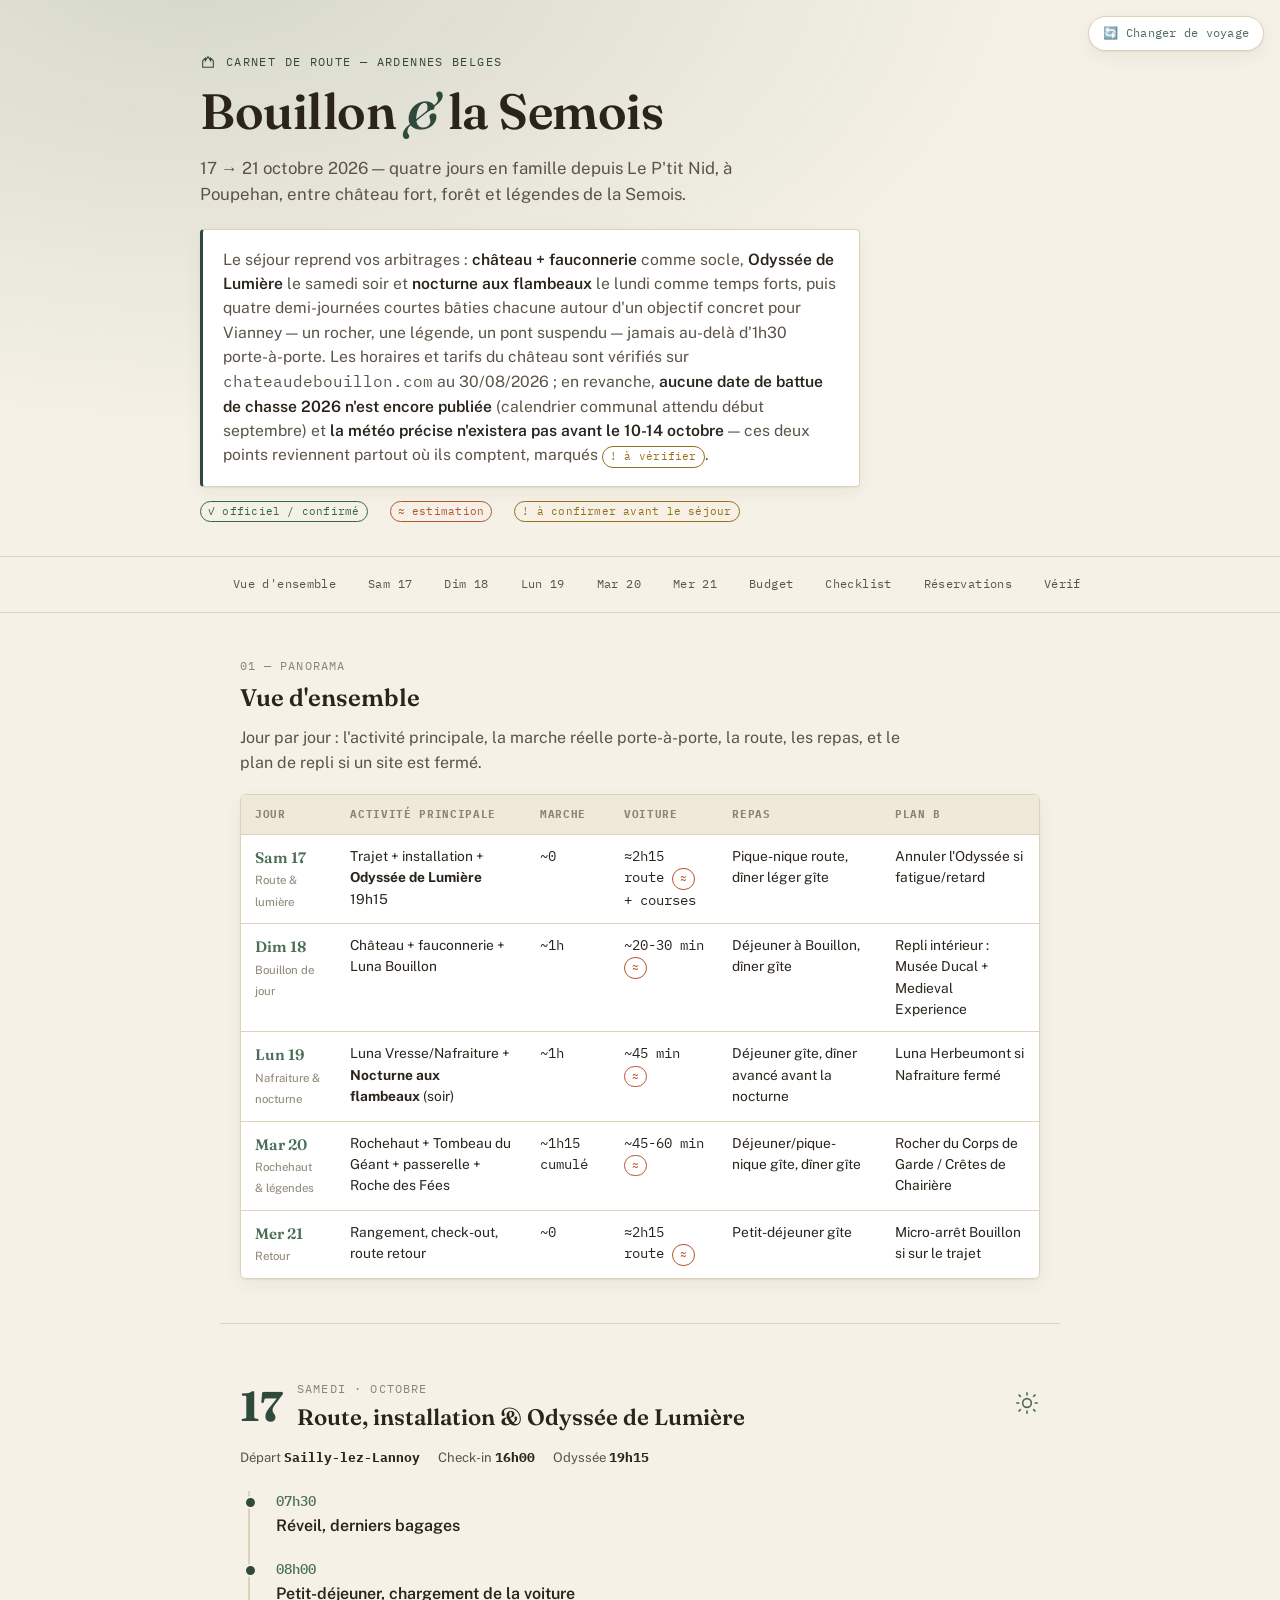
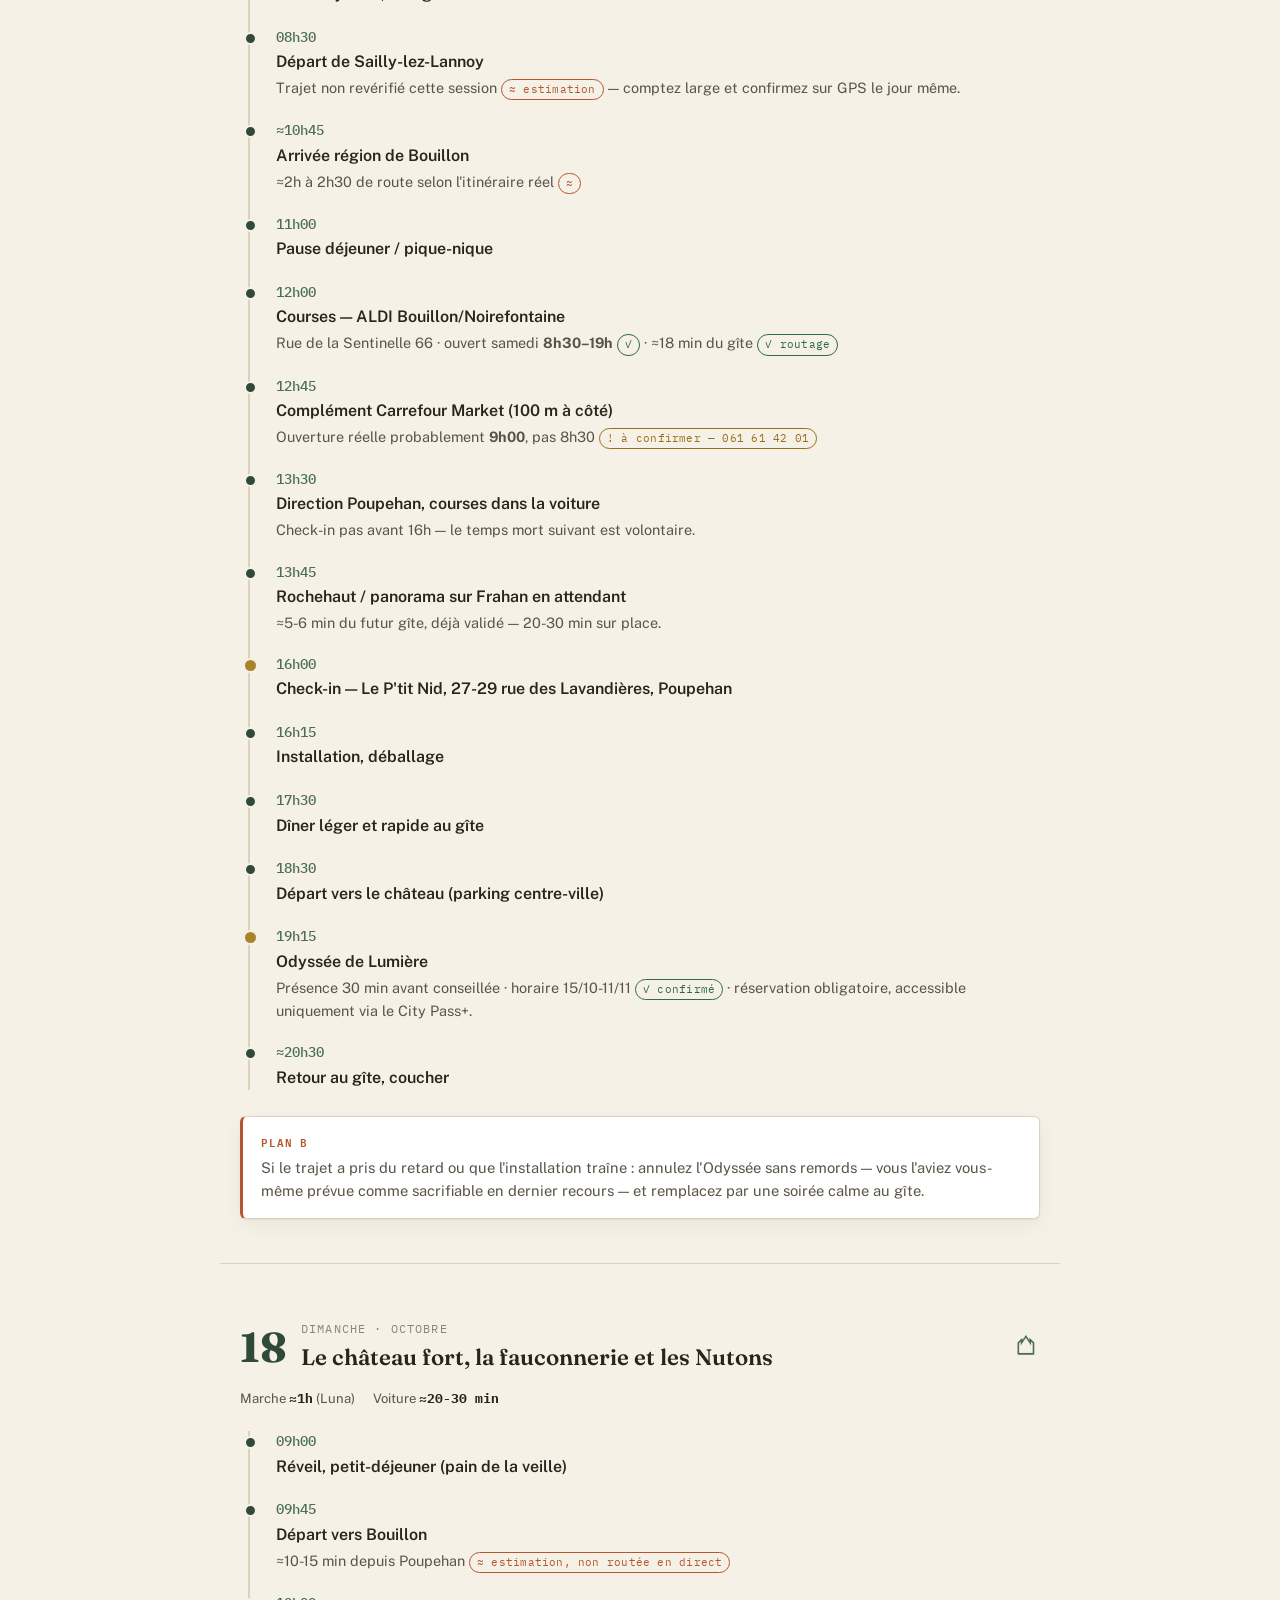
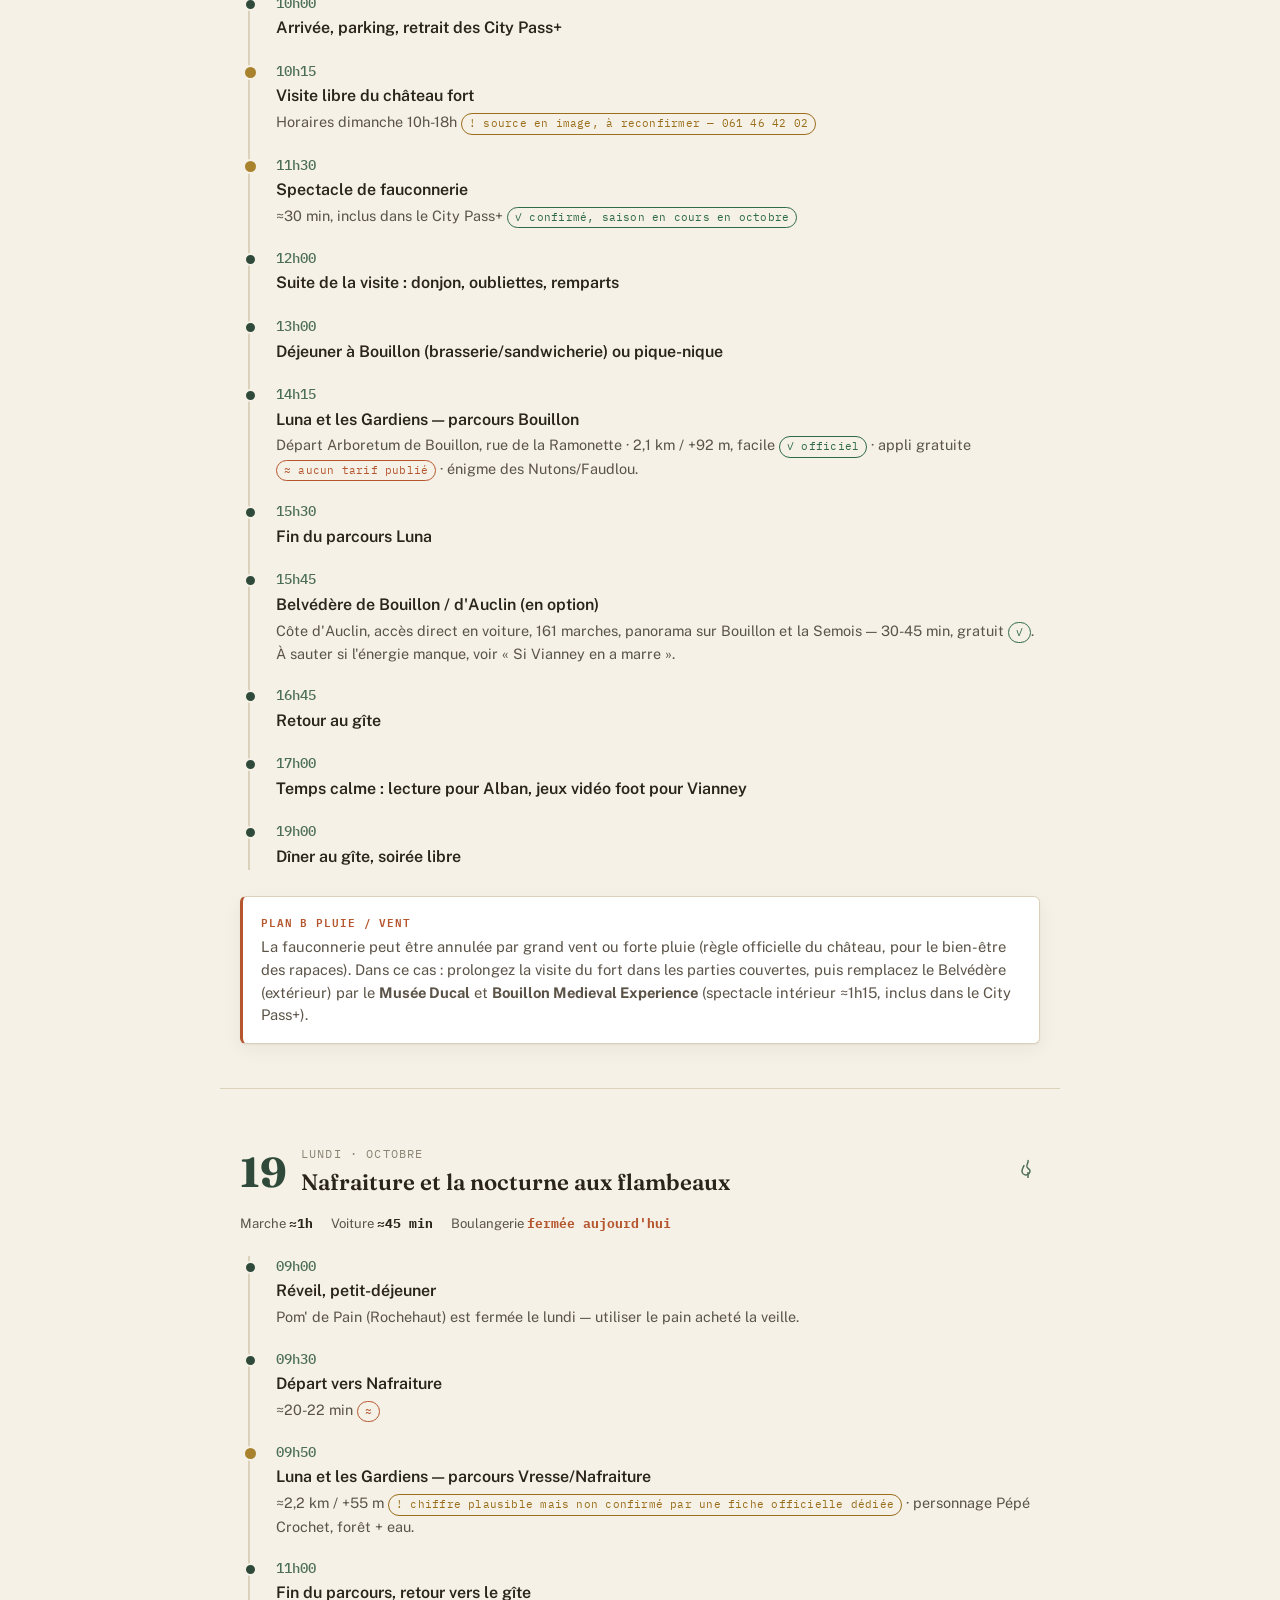
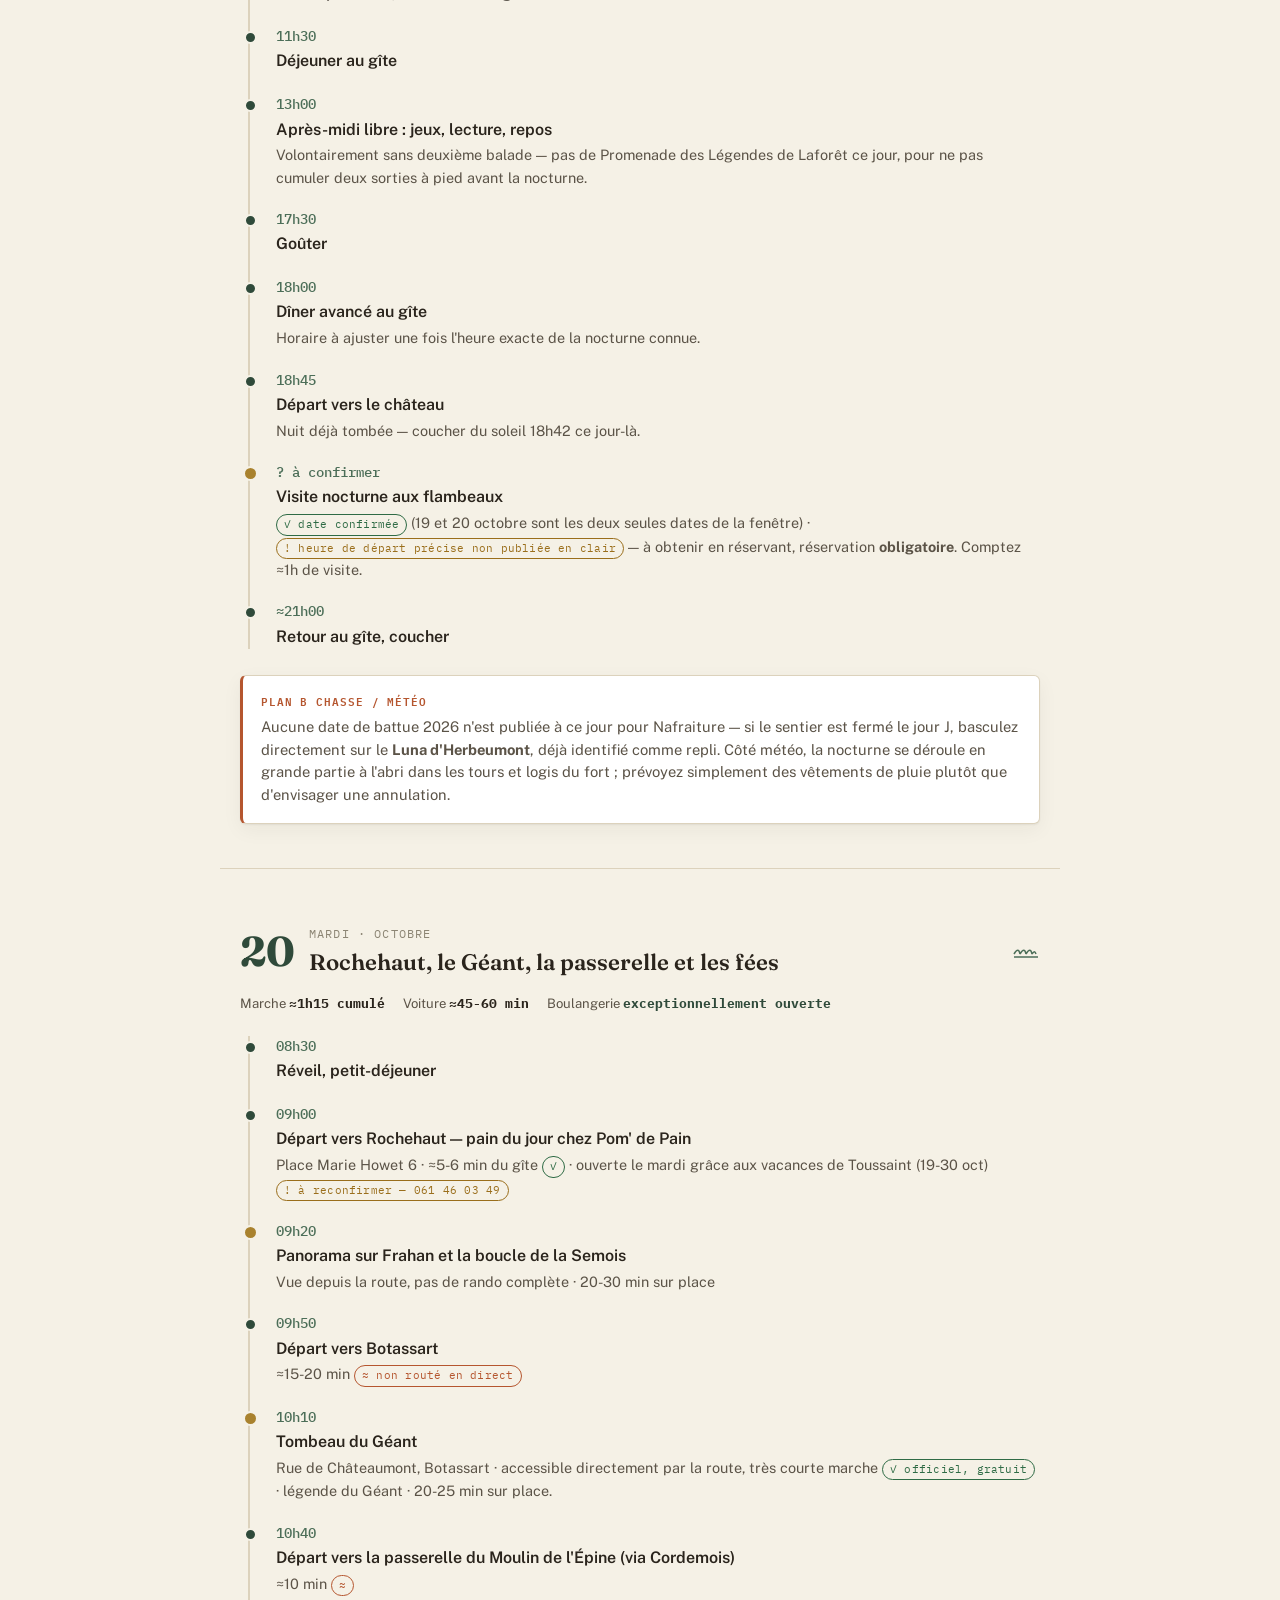
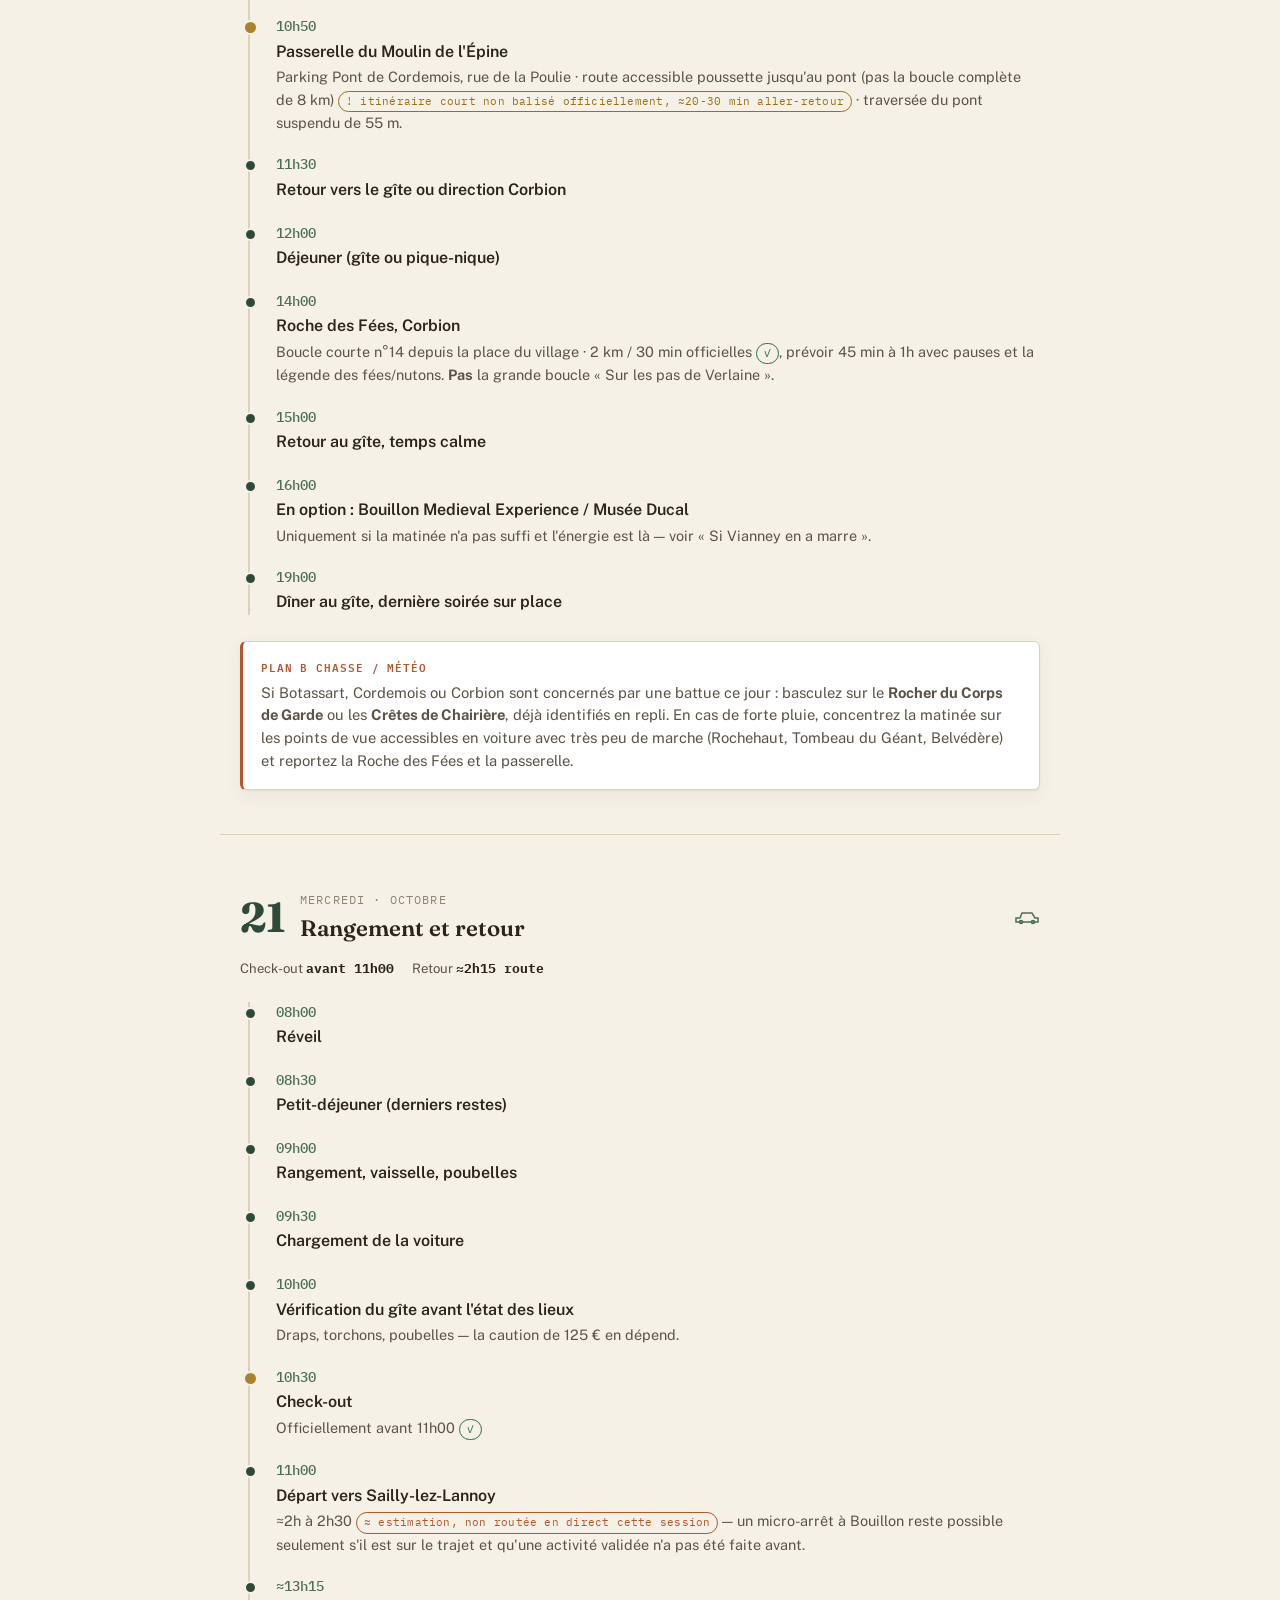
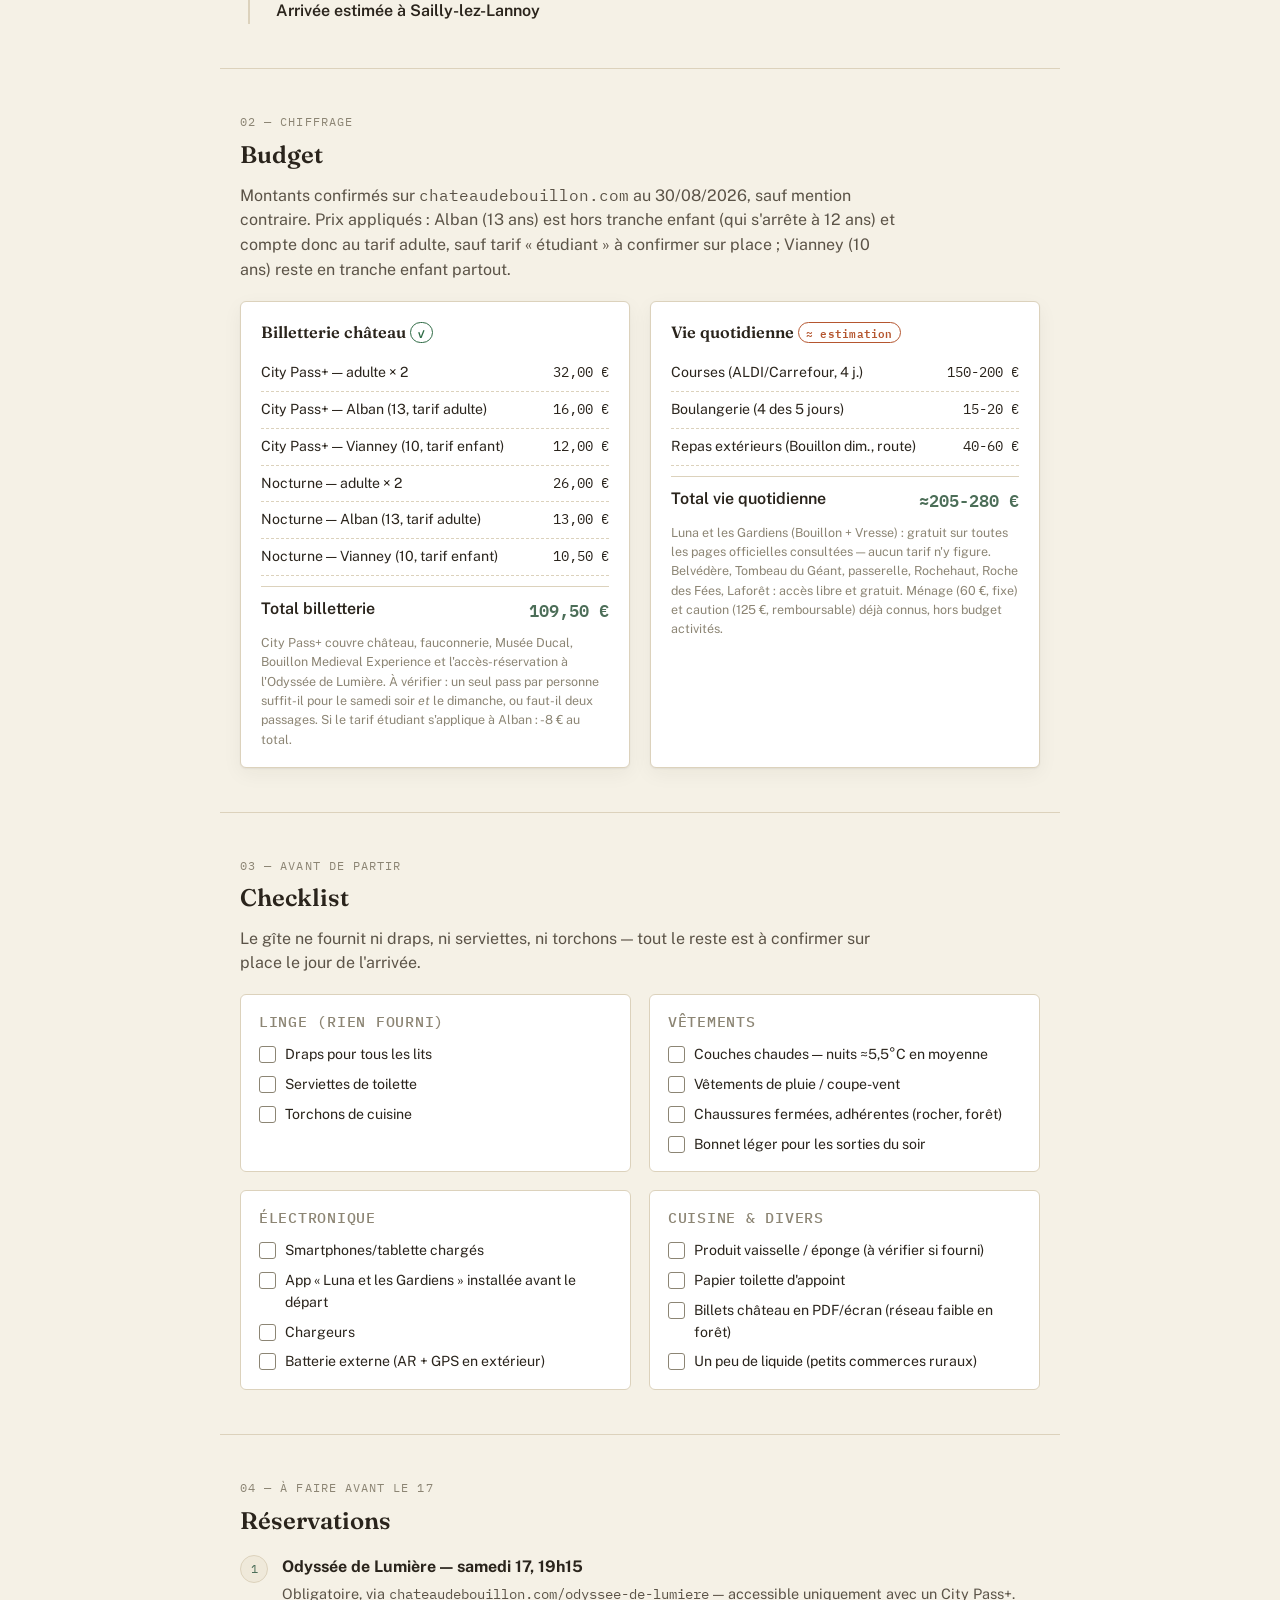
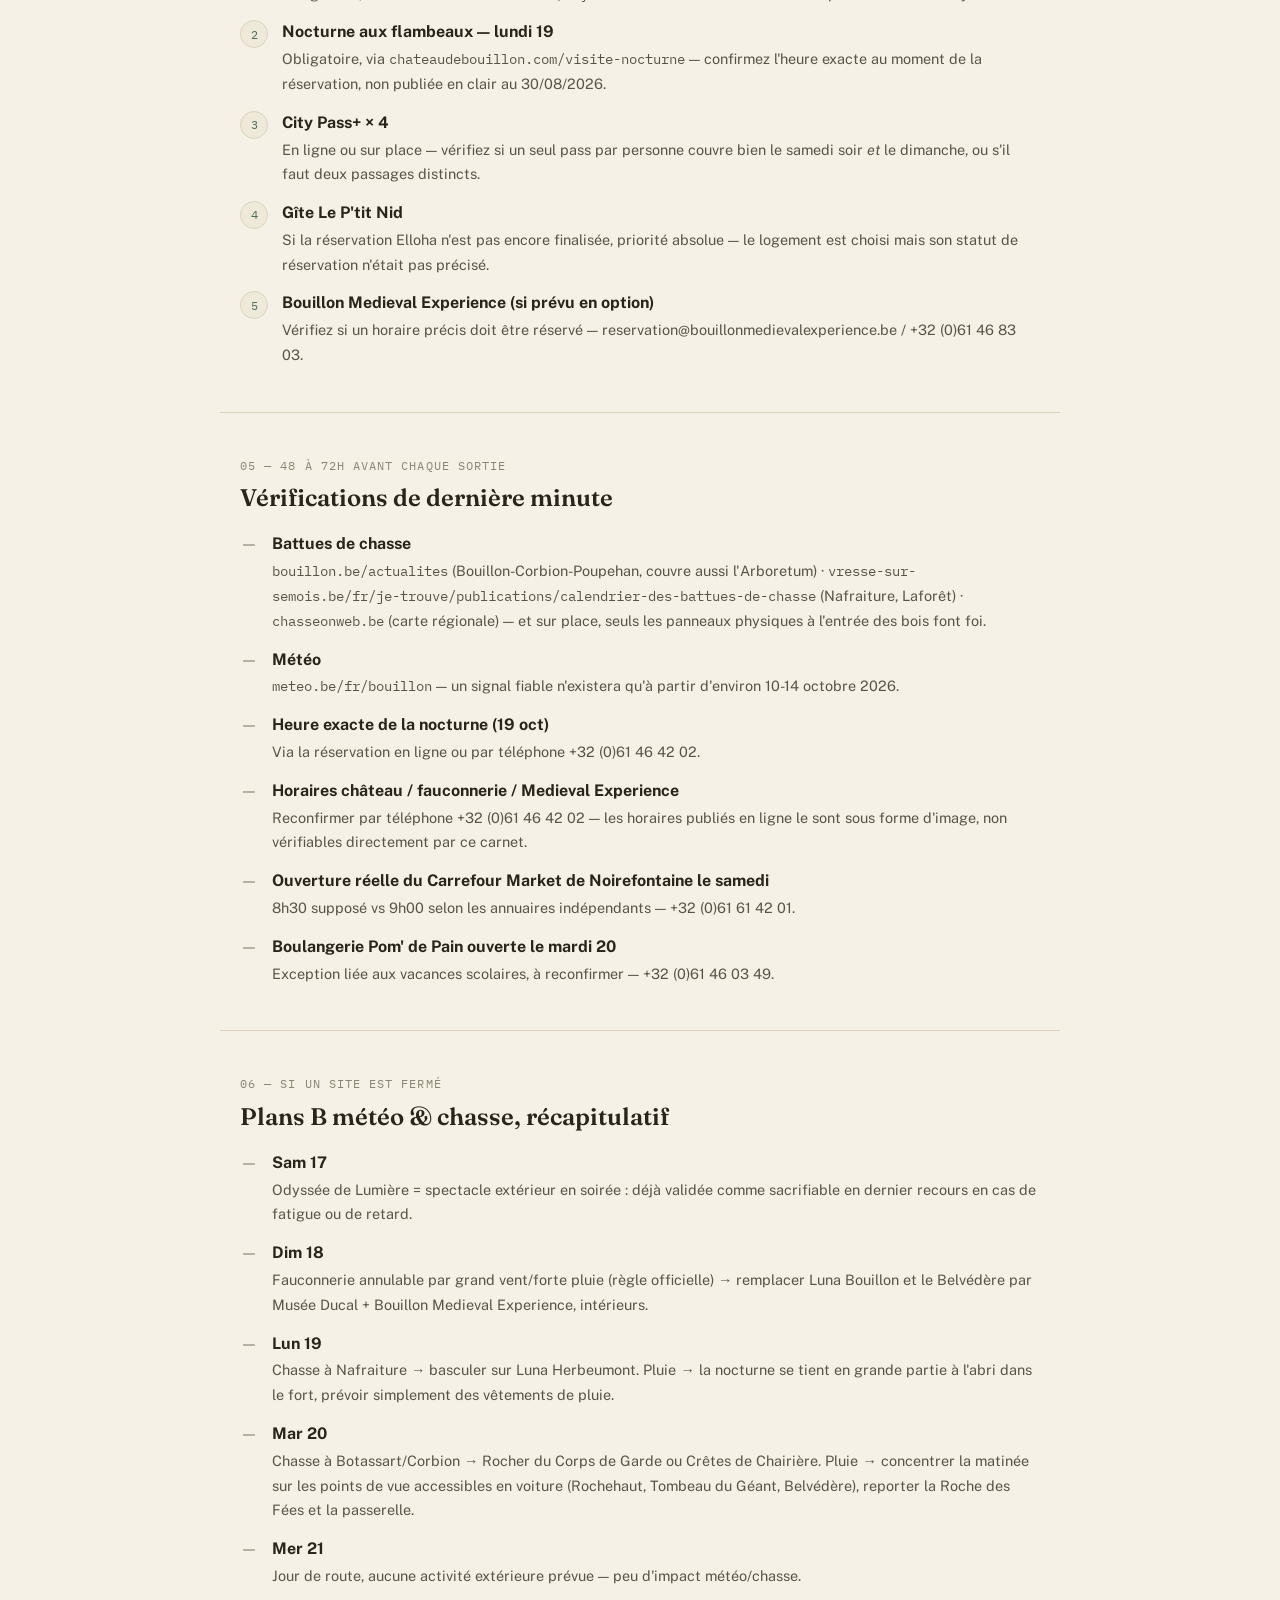
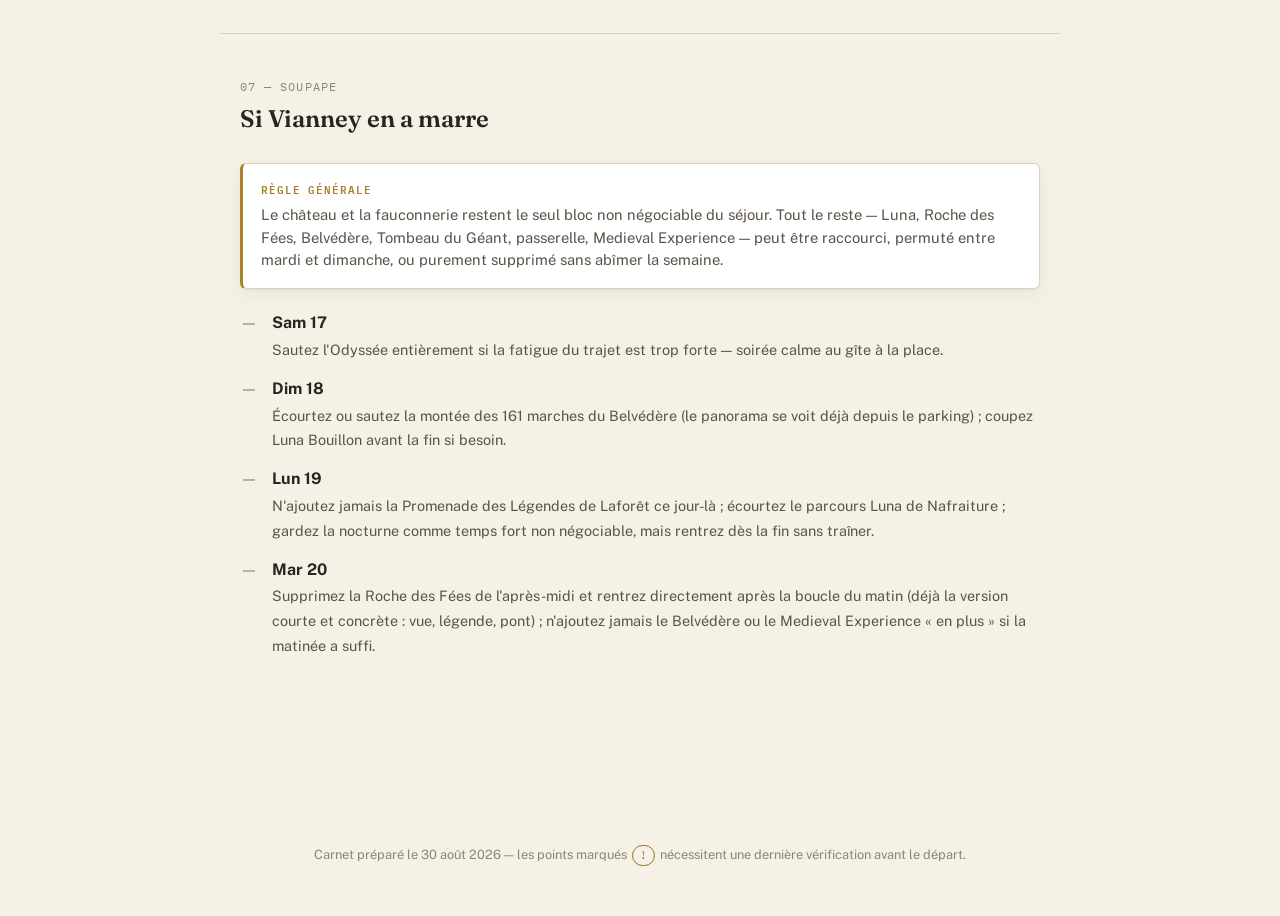
==== site/bouillon/index.html @ 852bc9e4 "Ajoute le carnet de préparation Bouillon (17-21 octobre 2026) Nouveau troisième voyage sur la page d" ====
<!DOCTYPE html>
<html lang="fr">
<head>
<meta charset="UTF-8">
<meta name="viewport" content="width=device-width, initial-scale=1.0, viewport-fit=cover">
<title>Bouillon & la Semois — Souvenirs de Vacances</title>
<meta name="description" content="Carnet de préparation du séjour en famille à Bouillon, 17-21 octobre 2026.">
<meta name="theme-color" content="#2F4A3A">
<link rel="manifest" href="../manifest.webmanifest">
<meta name="apple-mobile-web-app-capable" content="yes">
<meta name="mobile-web-app-capable" content="yes">
<meta name="apple-mobile-web-app-status-bar-style" content="black-translucent">
<meta name="apple-mobile-web-app-title" content="Bouillon">
<link rel="apple-touch-icon" href="../icons/icon-180.png">
<link rel="icon" type="image/png" href="../icons/icon-192.png">
<script>
if("serviceWorker" in navigator){navigator.serviceWorker.getRegistrations().then(function(r){r.forEach(function(reg){reg.unregister()})});if(typeof caches!=="undefined"){caches.keys().then(function(k){k.forEach(function(n){caches.delete(n)})})}}
</script>
<style>
:root{
  --ground:#F5F1E6;
  --surface:#FFFFFF;
  --surface-2:#EFE9DA;
  --ink:#2A241C;
  --ink-soft:#5B5347;
  --forest:#2F4A3A;
  --forest-soft:#4C6E58;
  --rust:#B5562F;
  --gold:#A9822E;
  --stone:#8C8574;
  --line:#DCD2BC;
  --confirmed:#2F6B45;
  --estimate:#B5562F;
  --tbc:#9A6E1B;
  --shadow: 0 1px 2px rgba(42,36,28,.06), 0 6px 20px rgba(42,36,28,.05);
}
@media (prefers-color-scheme: dark){
  :root:not([data-theme="light"]){
    --ground:#171B16;
    --surface:#1F241D;
    --surface-2:#262B22;
    --ink:#EFE9DA;
    --ink-soft:#B9AF9C;
    --forest:#8FBE9E;
    --forest-soft:#6E9C80;
    --rust:#E2895F;
    --gold:#D9B84A;
    --stone:#8B9284;
    --line:#333A2F;
    --confirmed:#82C293;
    --estimate:#E2895F;
    --tbc:#E0B65B;
    --shadow: 0 1px 2px rgba(0,0,0,.3), 0 8px 24px rgba(0,0,0,.35);
  }
}
:root[data-theme="dark"]{
  --ground:#171B16;
  --surface:#1F241D;
  --surface-2:#262B22;
  --ink:#EFE9DA;
  --ink-soft:#B9AF9C;
  --forest:#8FBE9E;
  --forest-soft:#6E9C80;
  --rust:#E2895F;
  --gold:#D9B84A;
  --stone:#8B9284;
  --line:#333A2F;
  --confirmed:#82C293;
  --estimate:#E2895F;
  --tbc:#E0B65B;
  --shadow: 0 1px 2px rgba(0,0,0,.3), 0 8px 24px rgba(0,0,0,.35);
}

*{box-sizing:border-box}
body{
  margin:0;
  background:var(--ground);
  color:var(--ink);
  font-family:"Public Sans", "Segoe UI", -apple-system, sans-serif;
  line-height:1.55;
  -webkit-font-smoothing:antialiased;
}
h1,h2,h3,h4{
  font-family:"Fraunces", Georgia, "Times New Roman", serif;
  color:var(--ink);
  text-wrap:balance;
  font-weight:600;
  margin:0;
}
.mono, time, .price, .num{ font-family:"IBM Plex Mono", ui-monospace, monospace; font-variant-numeric: tabular-nums; }

.wrap{ max-width:880px; margin:0 auto; padding:0 20px 90px; }

/* ---------- header ---------- */
header.hero{
  position:relative;
  padding:52px 20px 34px;
  background:
    radial-gradient(120% 160% at 15% -10%, color-mix(in srgb, var(--forest) 16%, transparent), transparent 55%),
    var(--ground);
  border-bottom:1px solid var(--line);
}
header.hero .in{ max-width:880px; margin:0 auto; }
.switch-trip{
  position:absolute; top:16px; right:16px;
  font-family:"IBM Plex Mono",monospace; font-size:.76rem; letter-spacing:.02em;
  text-decoration:none; color:var(--forest-soft);
  background:var(--surface); border:1px solid var(--line); border-radius:999px;
  padding:7px 14px; box-shadow:var(--shadow);
}
.switch-trip:hover{ color:var(--ink); }
.eyebrow{
  font-family:"IBM Plex Mono", monospace;
  font-size:.78rem;
  letter-spacing:.11em;
  text-transform:uppercase;
  color:var(--forest);
  display:flex; align-items:center; gap:10px;
}
.eyebrow svg{ flex:none; }
h1.title{
  font-size:clamp(2.1rem, 5vw, 3.1rem);
  line-height:1.06;
  margin:14px 0 12px;
  letter-spacing:-.01em;
}
h1.title .amp{ color:var(--forest); font-style:italic; }
.sub{ font-size:1.05rem; color:var(--ink-soft); max-width:60ch; }
.synth{
  margin-top:22px; padding:18px 20px;
  background:var(--surface); border:1px solid var(--line); border-radius:4px;
  border-left:3px solid var(--forest);
  font-size:.98rem; color:var(--ink-soft); max-width:66ch;
  box-shadow:var(--shadow);
}
.synth b{ color:var(--ink); font-weight:600; }

/* ---------- nav ---------- */
nav.daynav{
  position:sticky; top:0; z-index:10;
  background:color-mix(in srgb, var(--ground) 92%, transparent);
  backdrop-filter:blur(6px);
  border-bottom:1px solid var(--line);
}
nav.daynav .row{
  max-width:880px; margin:0 auto; padding:10px 20px;
  display:flex; gap:6px; overflow-x:auto; scrollbar-width:thin;
}
nav.daynav a{
  flex:none;
  display:flex; align-items:center; gap:6px;
  font-family:"IBM Plex Mono", monospace; font-size:.76rem; letter-spacing:.03em;
  color:var(--ink-soft); text-decoration:none;
  padding:7px 12px; border-radius:999px; border:1px solid transparent;
  white-space:nowrap;
}
nav.daynav a:hover, nav.daynav a:focus-visible{ border-color:var(--line); color:var(--ink); background:var(--surface); }
nav.daynav a svg{ width:13px; height:13px; }

/* ---------- generic sections ---------- */
section{ padding:44px 20px 0; }
section > .in{ max-width:880px; margin:0 auto; }
.section-head{ display:flex; align-items:baseline; gap:12px; margin-bottom:6px; }
.section-head .ico{ color:var(--forest); flex:none; }
.section-head h2{ font-size:1.5rem; }
.section-kicker{ font-family:"IBM Plex Mono",monospace; font-size:.74rem; letter-spacing:.09em; text-transform:uppercase; color:var(--stone); margin-bottom:4px; }
p.lede{ color:var(--ink-soft); max-width:66ch; margin-top:10px; }
hr.div{ border:none; border-top:1px solid var(--line); margin:44px 0 0; }

/* ---------- flags ---------- */
.flag{
  display:inline-flex; align-items:center; gap:4px;
  font-family:"IBM Plex Mono",monospace; font-size:.68rem; letter-spacing:.02em;
  padding:1px 7px; border-radius:999px; border:1px solid currentColor;
  white-space:nowrap; line-height:1.6;
}
.flag.confirmed{ color:var(--confirmed); }
.flag.estimate{ color:var(--estimate); }
.flag.tbc{ color:var(--tbc); }
.legend{ display:flex; flex-wrap:wrap; gap:10px 18px; margin:14px 0 0; font-size:.82rem; color:var(--ink-soft); }
.legend .flag{ margin-right:4px; }

/* ---------- overview table ---------- */
.tablewrap{ overflow-x:auto; margin-top:18px; border:1px solid var(--line); border-radius:6px; box-shadow:var(--shadow); }
table{ border-collapse:collapse; width:100%; min-width:720px; background:var(--surface); }
table.overview{ font-size:.86rem; }
th,td{ text-align:left; padding:11px 14px; border-bottom:1px solid var(--line); vertical-align:top; }
thead th{
  font-family:"IBM Plex Mono",monospace; font-size:.68rem; letter-spacing:.06em; text-transform:uppercase;
  color:var(--stone); background:var(--surface-2); border-bottom:1px solid var(--line);
}
tbody tr:last-child td{ border-bottom:none; }
td .daylabel{ font-family:"Fraunces",serif; font-weight:600; color:var(--forest-soft); font-size:.95rem; }
td small{ color:var(--stone); }

/* ---------- day timeline ---------- */
.day{ padding-top:56px; }
.day .daymeta{ display:flex; align-items:center; gap:14px; margin-bottom:4px; flex-wrap:wrap; }
.day .dateno{
  font-family:"Fraunces",serif; font-weight:700; font-size:2.6rem; color:var(--forest);
  line-height:1;
}
.day .daytitles{ display:flex; flex-direction:column; gap:2px; }
.day .dow{ font-family:"IBM Plex Mono",monospace; font-size:.72rem; letter-spacing:.1em; text-transform:uppercase; color:var(--stone); }
.day h3{ font-size:1.4rem; }
.day .icowrap{ margin-left:auto; color:var(--forest-soft); }
.day .stat-row{ display:flex; gap:18px; flex-wrap:wrap; margin:14px 0 22px; font-size:.82rem; color:var(--ink-soft); }
.day .stat-row b{ color:var(--ink); font-family:"IBM Plex Mono",monospace; }

.timeline{ position:relative; margin-left:8px; padding-left:26px; border-left:2px solid var(--line); }
.tl-item{ position:relative; padding-bottom:20px; }
.tl-item:last-child{ padding-bottom:0; }
.tl-item::before{
  content:""; position:absolute; left:-32px; top:5px; width:9px; height:9px; border-radius:50%;
  background:var(--forest); border:2px solid var(--ground);
}
.tl-item.hi::before{ background:var(--gold); width:11px; height:11px; left:-33px; top:4px; }
.tl-time{ font-family:"IBM Plex Mono",monospace; font-weight:500; font-size:.86rem; color:var(--forest-soft); }
.tl-body{ margin-top:2px; }
.tl-body .tl-what{ font-weight:600; }
.tl-body .tl-note{ color:var(--ink-soft); font-size:.9rem; margin-top:2px; }
.tl-body .tl-note a{ color:var(--forest-soft); }

.callout{
  margin:26px 0 0; padding:16px 18px; border-radius:6px; border:1px solid var(--line);
  background:var(--surface); box-shadow:var(--shadow);
}
.callout.planb{ border-left:3px solid var(--rust); }
.callout.planb .lbl{ color:var(--rust); }
.callout.vianney{ border-left:3px solid var(--gold); }
.callout.vianney .lbl{ color:var(--gold); }
.callout .lbl{ font-family:"IBM Plex Mono",monospace; font-size:.7rem; letter-spacing:.08em; text-transform:uppercase; font-weight:600; display:block; margin-bottom:6px; }
.callout p{ margin:0; font-size:.92rem; color:var(--ink-soft); }
.callout p + p{ margin-top:8px; }

/* ---------- budget ---------- */
.budgrid{ display:grid; grid-template-columns:1fr 1fr; gap:20px; margin-top:18px; }
@media (max-width:640px){ .budgrid{ grid-template-columns:1fr; } }
.budcard{ background:var(--surface); border:1px solid var(--line); border-radius:6px; padding:18px 20px; box-shadow:var(--shadow); }
.budcard h4{ font-size:1.02rem; margin-bottom:10px; }
.budline{ display:flex; justify-content:space-between; gap:10px; padding:7px 0; border-bottom:1px dashed var(--line); font-size:.88rem; }
.budline:last-of-type{ border-bottom:none; }
.budline .price{ color:var(--ink); }
.budtotal{ display:flex; justify-content:space-between; margin-top:10px; padding-top:10px; border-top:1px solid var(--line); font-weight:600; }
.budtotal .price{ color:var(--forest-soft); font-size:1.05rem; }
.budnote{ font-size:.78rem; color:var(--stone); margin-top:10px; }

/* ---------- checklist ---------- */
.checkgrid{ display:grid; grid-template-columns:repeat(2,1fr); gap:18px; margin-top:18px; }
@media (max-width:640px){ .checkgrid{ grid-template-columns:1fr; } }
.checkcard{ background:var(--surface); border:1px solid var(--line); border-radius:6px; padding:16px 18px; }
.checkcard h4{ font-size:.92rem; font-family:"IBM Plex Mono",monospace; text-transform:uppercase; letter-spacing:.05em; color:var(--stone); font-weight:500; margin-bottom:10px; }
.checkcard ul{ list-style:none; margin:0; padding:0; display:flex; flex-direction:column; gap:8px; }
.checkcard li{ display:flex; align-items:flex-start; gap:9px; font-size:.88rem; }
.checkcard li::before{ content:""; flex:none; width:15px; height:15px; margin-top:2px; border:1.5px solid var(--stone); border-radius:3px; }

/* ---------- lists ---------- */
ol.stepped, ul.plain{ margin:16px 0 0; padding:0; list-style:none; display:flex; flex-direction:column; gap:14px; }
ol.stepped li, ul.plain li{ display:flex; gap:14px; }
ol.stepped{ counter-reset:step; }
ol.stepped li::before{
  counter-increment:step; content:counter(step);
  flex:none; width:26px; height:26px; border-radius:50%; background:var(--surface-2); border:1px solid var(--line);
  display:flex; align-items:center; justify-content:center;
  font-family:"IBM Plex Mono",monospace; font-size:.78rem; color:var(--forest-soft);
}
ul.plain li::before{ content:"—"; color:var(--stone); flex:none; }
.stepped .body b, .plain .body b{ display:block; margin-bottom:2px; }
.stepped .body span, .plain .body span{ color:var(--ink-soft); font-size:.9rem; }
.stepped .body a, .plain .body a{ color:var(--forest-soft); }

footer{ margin-top:70px; padding:26px 20px 50px; text-align:center; color:var(--stone); font-size:.8rem; }
a{ color:inherit; }
::selection{ background:color-mix(in srgb, var(--forest) 30%, transparent); }
</style>

<link rel="preconnect" href="https://fonts.googleapis.com">
<link rel="stylesheet" href="https://fonts.googleapis.com/css2?family=Fraunces:opsz,wght@9..144,500;9..144,600;9..144,700&family=Public+Sans:wght@400;500;600&family=IBM+Plex+Mono:wght@400;500&display=swap">
</head>
<body>

<header class="hero">
  <a class="switch-trip" href="../index.html">🔄 Changer de voyage</a>
  <div class="in">
    <div class="eyebrow">
      <svg width="16" height="16" viewBox="0 0 24 24" fill="none" stroke="currentColor" stroke-width="1.6"><path d="M4 20 L4 10 L8 6 L8 10 L12 4 L16 10 L16 6 L20 10 L20 20 Z"/></svg>
      Carnet de route — Ardennes belges
    </div>
    <h1 class="title">Bouillon <span class="amp">&amp;</span> la Semois</h1>
    <p class="sub">17 → 21 octobre 2026 — quatre jours en famille depuis Le P'tit Nid, à Poupehan, entre château fort, forêt et légendes de la Semois.</p>
    <div class="synth">
      <p style="margin:0">Le séjour reprend vos arbitrages : <b>château + fauconnerie</b> comme socle, <b>Odyssée de Lumière</b> le samedi soir et <b>nocturne aux flambeaux</b> le lundi comme temps forts, puis quatre demi-journées courtes bâties chacune autour d'un objectif concret pour Vianney — un rocher, une légende, un pont suspendu — jamais au-delà d'1h30 porte-à-porte. Les horaires et tarifs du château sont vérifiés sur <span class="mono">chateaudebouillon.com</span> au 30/08/2026 ; en revanche, <b>aucune date de battue de chasse 2026 n'est encore publiée</b> (calendrier communal attendu début septembre) et <b>la météo précise n'existera pas avant le 10-14 octobre</b> — ces deux points reviennent partout où ils comptent, marqués <span class="flag tbc">! à vérifier</span>.</p>
    </div>
    <div class="legend">
      <span class="flag confirmed">✓ officiel / confirmé</span>
      <span class="flag estimate">≈ estimation</span>
      <span class="flag tbc">! à confirmer avant le séjour</span>
    </div>
  </div>
</header>

<nav class="daynav">
  <div class="row">
    <a href="#vue-ensemble">Vue d'ensemble</a>
    <a href="#sam17">Sam 17</a>
    <a href="#dim18">Dim 18</a>
    <a href="#lun19">Lun 19</a>
    <a href="#mar20">Mar 20</a>
    <a href="#mer21">Mer 21</a>
    <a href="#budget">Budget</a>
    <a href="#checklist">Checklist</a>
    <a href="#reservations">Réservations</a>
    <a href="#verifs">Vérifs 48h</a>
    <a href="#planb">Plans B</a>
    <a href="#vianney">Si Vianney en a marre</a>
  </div>
</nav>

<div class="wrap">

<section id="vue-ensemble">
  <div class="in">
    <div class="section-kicker">01 — Panorama</div>
    <div class="section-head"><h2>Vue d'ensemble</h2></div>
    <p class="lede">Jour par jour : l'activité principale, la marche réelle porte-à-porte, la route, les repas, et le plan de repli si un site est fermé.</p>
    <div class="tablewrap">
      <table class="overview">
        <thead><tr><th>Jour</th><th>Activité principale</th><th>Marche</th><th>Voiture</th><th>Repas</th><th>Plan B</th></tr></thead>
        <tbody>
          <tr>
            <td><span class="daylabel">Sam 17</span><br><small>Route &amp; lumière</small></td>
            <td>Trajet + installation + <b>Odyssée de Lumière</b> 19h15</td>
            <td class="num">~0</td>
            <td class="num">≈2h15 route <span class="flag estimate">≈</span> + courses</td>
            <td>Pique-nique route, dîner léger gîte</td>
            <td>Annuler l'Odyssée si fatigue/retard</td>
          </tr>
          <tr>
            <td><span class="daylabel">Dim 18</span><br><small>Bouillon de jour</small></td>
            <td>Château + fauconnerie + Luna Bouillon</td>
            <td class="num">~1h</td>
            <td class="num">~20-30 min <span class="flag estimate">≈</span></td>
            <td>Déjeuner à Bouillon, dîner gîte</td>
            <td>Repli intérieur : Musée Ducal + Medieval Experience</td>
          </tr>
          <tr>
            <td><span class="daylabel">Lun 19</span><br><small>Nafraiture &amp; nocturne</small></td>
            <td>Luna Vresse/Nafraiture + <b>Nocturne aux flambeaux</b> (soir)</td>
            <td class="num">~1h</td>
            <td class="num">~45 min <span class="flag estimate">≈</span></td>
            <td>Déjeuner gîte, dîner avancé avant la nocturne</td>
            <td>Luna Herbeumont si Nafraiture fermé</td>
          </tr>
          <tr>
            <td><span class="daylabel">Mar 20</span><br><small>Rochehaut &amp; légendes</small></td>
            <td>Rochehaut + Tombeau du Géant + passerelle + Roche des Fées</td>
            <td class="num">~1h15 cumulé</td>
            <td class="num">~45-60 min <span class="flag estimate">≈</span></td>
            <td>Déjeuner/pique-nique gîte, dîner gîte</td>
            <td>Rocher du Corps de Garde / Crêtes de Chairière</td>
          </tr>
          <tr>
            <td><span class="daylabel">Mer 21</span><br><small>Retour</small></td>
            <td>Rangement, check-out, route retour</td>
            <td class="num">~0</td>
            <td class="num">≈2h15 route <span class="flag estimate">≈</span></td>
            <td>Petit-déjeuner gîte</td>
            <td>Micro-arrêt Bouillon si sur le trajet</td>
          </tr>
        </tbody>
      </table>
    </div>
  </div>
</section>

<hr class="div">

<!-- SAMEDI -->
<section class="day" id="sam17">
  <div class="in">
    <div class="daymeta">
      <div class="dateno">17</div>
      <div class="daytitles"><span class="dow">Samedi · Octobre</span><h3>Route, installation &amp; Odyssée de Lumière</h3></div>
      <div class="icowrap"><svg width="26" height="26" viewBox="0 0 24 24" fill="none" stroke="currentColor" stroke-width="1.5"><circle cx="12" cy="12" r="4"/><path d="M12 2v3M12 19v3M4.2 4.2l2.1 2.1M17.7 17.7l2.1 2.1M2 12h3M19 12h3M4.2 19.8l2.1-2.1M17.7 6.3l2.1-2.1"/></svg></div>
    </div>
    <div class="stat-row"><span>Départ <b>Sailly-lez-Lannoy</b></span><span>Check-in <b>16h00</b></span><span>Odyssée <b>19h15</b></span></div>

    <div class="timeline">
      <div class="tl-item"><div class="tl-time">07h30</div><div class="tl-body"><div class="tl-what">Réveil, derniers bagages</div></div></div>
      <div class="tl-item"><div class="tl-time">08h00</div><div class="tl-body"><div class="tl-what">Petit-déjeuner, chargement de la voiture</div></div></div>
      <div class="tl-item"><div class="tl-time">08h30</div><div class="tl-body"><div class="tl-what">Départ de Sailly-lez-Lannoy</div><div class="tl-note">Trajet non revérifié cette session <span class="flag estimate">≈ estimation</span> — comptez large et confirmez sur GPS le jour même.</div></div></div>
      <div class="tl-item"><div class="tl-time">≈10h45</div><div class="tl-body"><div class="tl-what">Arrivée région de Bouillon</div><div class="tl-note">≈2h à 2h30 de route selon l'itinéraire réel <span class="flag estimate">≈</span></div></div></div>
      <div class="tl-item"><div class="tl-time">11h00</div><div class="tl-body"><div class="tl-what">Pause déjeuner / pique-nique</div></div></div>
      <div class="tl-item"><div class="tl-time">12h00</div><div class="tl-body"><div class="tl-what">Courses — ALDI Bouillon/Noirefontaine</div><div class="tl-note">Rue de la Sentinelle 66 · ouvert samedi <b>8h30–19h</b> <span class="flag confirmed">✓</span> · ≈18 min du gîte <span class="flag confirmed">✓ routage</span></div></div></div>
      <div class="tl-item"><div class="tl-time">12h45</div><div class="tl-body"><div class="tl-what">Complément Carrefour Market (100 m à côté)</div><div class="tl-note">Ouverture réelle probablement <b>9h00</b>, pas 8h30 <span class="flag tbc">! à confirmer — 061 61 42 01</span></div></div></div>
      <div class="tl-item"><div class="tl-time">13h30</div><div class="tl-body"><div class="tl-what">Direction Poupehan, courses dans la voiture</div><div class="tl-note">Check-in pas avant 16h — le temps mort suivant est volontaire.</div></div></div>
      <div class="tl-item"><div class="tl-time">13h45</div><div class="tl-body"><div class="tl-what">Rochehaut / panorama sur Frahan en attendant</div><div class="tl-note">≈5-6 min du futur gîte, déjà validé — 20-30 min sur place.</div></div></div>
      <div class="tl-item hi"><div class="tl-time">16h00</div><div class="tl-body"><div class="tl-what">Check-in — Le P'tit Nid, 27-29 rue des Lavandières, Poupehan</div></div></div>
      <div class="tl-item"><div class="tl-time">16h15</div><div class="tl-body"><div class="tl-what">Installation, déballage</div></div></div>
      <div class="tl-item"><div class="tl-time">17h30</div><div class="tl-body"><div class="tl-what">Dîner léger et rapide au gîte</div></div></div>
      <div class="tl-item"><div class="tl-time">18h30</div><div class="tl-body"><div class="tl-what">Départ vers le château (parking centre-ville)</div></div></div>
      <div class="tl-item hi"><div class="tl-time">19h15</div><div class="tl-body"><div class="tl-what">Odyssée de Lumière</div><div class="tl-note">Présence 30 min avant conseillée · horaire 15/10-11/11 <span class="flag confirmed">✓ confirmé</span> · réservation obligatoire, accessible uniquement via le City Pass+.</div></div></div>
      <div class="tl-item"><div class="tl-time">≈20h30</div><div class="tl-body"><div class="tl-what">Retour au gîte, coucher</div></div></div>
    </div>

    <div class="callout planb"><span class="lbl">Plan B</span><p>Si le trajet a pris du retard ou que l'installation traîne : annulez l'Odyssée sans remords — vous l'aviez vous-même prévue comme sacrifiable en dernier recours — et remplacez par une soirée calme au gîte.</p></div>
  </div>
</section>

<hr class="div">

<!-- DIMANCHE -->
<section class="day" id="dim18">
  <div class="in">
    <div class="daymeta">
      <div class="dateno">18</div>
      <div class="daytitles"><span class="dow">Dimanche · Octobre</span><h3>Le château fort, la fauconnerie et les Nutons</h3></div>
      <div class="icowrap"><svg width="26" height="26" viewBox="0 0 24 24" fill="none" stroke="currentColor" stroke-width="1.5"><path d="M4 21 L4 11 L7 8 L7 11 L11 5 L15 11 L15 8 L18 11 L18 21 Z"/><path d="M4 21h14"/></svg></div>
    </div>
    <div class="stat-row"><span>Marche <b>≈1h</b> (Luna)</span><span>Voiture <b>≈20-30 min</b></span></div>

    <div class="timeline">
      <div class="tl-item"><div class="tl-time">09h00</div><div class="tl-body"><div class="tl-what">Réveil, petit-déjeuner (pain de la veille)</div></div></div>
      <div class="tl-item"><div class="tl-time">09h45</div><div class="tl-body"><div class="tl-what">Départ vers Bouillon</div><div class="tl-note">≈10-15 min depuis Poupehan <span class="flag estimate">≈ estimation, non routée en direct</span></div></div></div>
      <div class="tl-item"><div class="tl-time">10h00</div><div class="tl-body"><div class="tl-what">Arrivée, parking, retrait des City Pass+</div></div></div>
      <div class="tl-item hi"><div class="tl-time">10h15</div><div class="tl-body"><div class="tl-what">Visite libre du château fort</div><div class="tl-note">Horaires dimanche 10h-18h <span class="flag tbc">! source en image, à reconfirmer — 061 46 42 02</span></div></div></div>
      <div class="tl-item hi"><div class="tl-time">11h30</div><div class="tl-body"><div class="tl-what">Spectacle de fauconnerie</div><div class="tl-note">≈30 min, inclus dans le City Pass+ <span class="flag confirmed">✓ confirmé, saison en cours en octobre</span></div></div></div>
      <div class="tl-item"><div class="tl-time">12h00</div><div class="tl-body"><div class="tl-what">Suite de la visite : donjon, oubliettes, remparts</div></div></div>
      <div class="tl-item"><div class="tl-time">13h00</div><div class="tl-body"><div class="tl-what">Déjeuner à Bouillon (brasserie/sandwicherie) ou pique-nique</div></div></div>
      <div class="tl-item"><div class="tl-time">14h15</div><div class="tl-body"><div class="tl-what">Luna et les Gardiens — parcours Bouillon</div><div class="tl-note">Départ Arboretum de Bouillon, rue de la Ramonette · 2,1 km / +92 m, facile <span class="flag confirmed">✓ officiel</span> · appli gratuite <span class="flag estimate">≈ aucun tarif publié</span> · énigme des Nutons/Faudlou.</div></div></div>
      <div class="tl-item"><div class="tl-time">15h30</div><div class="tl-body"><div class="tl-what">Fin du parcours Luna</div></div></div>
      <div class="tl-item"><div class="tl-time">15h45</div><div class="tl-body"><div class="tl-what">Belvédère de Bouillon / d'Auclin (en option)</div><div class="tl-note">Côte d'Auclin, accès direct en voiture, 161 marches, panorama sur Bouillon et la Semois — 30-45 min, gratuit <span class="flag confirmed">✓</span>. À sauter si l'énergie manque, voir « Si Vianney en a marre ».</div></div></div>
      <div class="tl-item"><div class="tl-time">16h45</div><div class="tl-body"><div class="tl-what">Retour au gîte</div></div></div>
      <div class="tl-item"><div class="tl-time">17h00</div><div class="tl-body"><div class="tl-what">Temps calme : lecture pour Alban, jeux vidéo foot pour Vianney</div></div></div>
      <div class="tl-item"><div class="tl-time">19h00</div><div class="tl-body"><div class="tl-what">Dîner au gîte, soirée libre</div></div></div>
    </div>

    <div class="callout planb"><span class="lbl">Plan B pluie / vent</span><p>La fauconnerie peut être annulée par grand vent ou forte pluie (règle officielle du château, pour le bien-être des rapaces). Dans ce cas : prolongez la visite du fort dans les parties couvertes, puis remplacez le Belvédère (extérieur) par le <b>Musée Ducal</b> et <b>Bouillon Medieval Experience</b> (spectacle intérieur ≈1h15, inclus dans le City Pass+).</p></div>
  </div>
</section>

<hr class="div">

<!-- LUNDI -->
<section class="day" id="lun19">
  <div class="in">
    <div class="daymeta">
      <div class="dateno">19</div>
      <div class="daytitles"><span class="dow">Lundi · Octobre</span><h3>Nafraiture et la nocturne aux flambeaux</h3></div>
      <div class="icowrap"><svg width="24" height="26" viewBox="0 0 24 24" fill="none" stroke="currentColor" stroke-width="1.5"><path d="M12 3c1 3-2 4-1 7 1 2 3 2 3 4a4 4 0 0 1-8 0c0-3 2-4 2-6"/><path d="M12 21v-6"/></svg></div>
    </div>
    <div class="stat-row"><span>Marche <b>≈1h</b></span><span>Voiture <b>≈45 min</b></span><span>Boulangerie <b style="color:var(--rust)">fermée aujourd'hui</b></span></div>

    <div class="timeline">
      <div class="tl-item"><div class="tl-time">09h00</div><div class="tl-body"><div class="tl-what">Réveil, petit-déjeuner</div><div class="tl-note">Pom' de Pain (Rochehaut) est fermée le lundi — utiliser le pain acheté la veille.</div></div></div>
      <div class="tl-item"><div class="tl-time">09h30</div><div class="tl-body"><div class="tl-what">Départ vers Nafraiture</div><div class="tl-note">≈20-22 min <span class="flag estimate">≈</span></div></div></div>
      <div class="tl-item hi"><div class="tl-time">09h50</div><div class="tl-body"><div class="tl-what">Luna et les Gardiens — parcours Vresse/Nafraiture</div><div class="tl-note">≈2,2 km / +55 m <span class="flag tbc">! chiffre plausible mais non confirmé par une fiche officielle dédiée</span> · personnage Pépé Crochet, forêt + eau.</div></div></div>
      <div class="tl-item"><div class="tl-time">11h00</div><div class="tl-body"><div class="tl-what">Fin du parcours, retour vers le gîte</div></div></div>
      <div class="tl-item"><div class="tl-time">11h30</div><div class="tl-body"><div class="tl-what">Déjeuner au gîte</div></div></div>
      <div class="tl-item"><div class="tl-time">13h00</div><div class="tl-body"><div class="tl-what">Après-midi libre : jeux, lecture, repos</div><div class="tl-note">Volontairement sans deuxième balade — pas de Promenade des Légendes de Laforêt ce jour, pour ne pas cumuler deux sorties à pied avant la nocturne.</div></div></div>
      <div class="tl-item"><div class="tl-time">17h30</div><div class="tl-body"><div class="tl-what">Goûter</div></div></div>
      <div class="tl-item"><div class="tl-time">18h00</div><div class="tl-body"><div class="tl-what">Dîner avancé au gîte</div><div class="tl-note">Horaire à ajuster une fois l'heure exacte de la nocturne connue.</div></div></div>
      <div class="tl-item"><div class="tl-time">18h45</div><div class="tl-body"><div class="tl-what">Départ vers le château</div><div class="tl-note">Nuit déjà tombée — coucher du soleil 18h42 ce jour-là.</div></div></div>
      <div class="tl-item hi"><div class="tl-time">? à confirmer</div><div class="tl-body"><div class="tl-what">Visite nocturne aux flambeaux</div><div class="tl-note"><span class="flag confirmed">✓ date confirmée</span> (19 et 20 octobre sont les deux seules dates de la fenêtre) · <span class="flag tbc">! heure de départ précise non publiée en clair</span> — à obtenir en réservant, réservation <b>obligatoire</b>. Comptez ≈1h de visite.</div></div></div>
      <div class="tl-item"><div class="tl-time">≈21h00</div><div class="tl-body"><div class="tl-what">Retour au gîte, coucher</div></div></div>
    </div>

    <div class="callout planb"><span class="lbl">Plan B chasse / météo</span><p>Aucune date de battue 2026 n'est publiée à ce jour pour Nafraiture — si le sentier est fermé le jour J, basculez directement sur le <b>Luna d'Herbeumont</b>, déjà identifié comme repli. Côté météo, la nocturne se déroule en grande partie à l'abri dans les tours et logis du fort ; prévoyez simplement des vêtements de pluie plutôt que d'envisager une annulation.</p></div>
  </div>
</section>

<hr class="div">

<!-- MARDI -->
<section class="day" id="mar20">
  <div class="in">
    <div class="daymeta">
      <div class="dateno">20</div>
      <div class="daytitles"><span class="dow">Mardi · Octobre</span><h3>Rochehaut, le Géant, la passerelle et les fées</h3></div>
      <div class="icowrap"><svg width="28" height="24" viewBox="0 0 28 24" fill="none" stroke="currentColor" stroke-width="1.5"><path d="M2 18c3-5 5-5 6 0M8 18c3-5 5-5 6 0M14 18c3-5 5-5 6 0M20 18c2-3 3-3 4 0"/><path d="M2 21h24"/></svg></div>
    </div>
    <div class="stat-row"><span>Marche <b>≈1h15 cumulé</b></span><span>Voiture <b>≈45-60 min</b></span><span>Boulangerie <b style="color:var(--forest)">exceptionnellement ouverte</b></span></div>

    <div class="timeline">
      <div class="tl-item"><div class="tl-time">08h30</div><div class="tl-body"><div class="tl-what">Réveil, petit-déjeuner</div></div></div>
      <div class="tl-item"><div class="tl-time">09h00</div><div class="tl-body"><div class="tl-what">Départ vers Rochehaut — pain du jour chez Pom' de Pain</div><div class="tl-note">Place Marie Howet 6 · ≈5-6 min du gîte <span class="flag confirmed">✓</span> · ouverte le mardi grâce aux vacances de Toussaint (19-30 oct) <span class="flag tbc">! à reconfirmer — 061 46 03 49</span></div></div></div>
      <div class="tl-item hi"><div class="tl-time">09h20</div><div class="tl-body"><div class="tl-what">Panorama sur Frahan et la boucle de la Semois</div><div class="tl-note">Vue depuis la route, pas de rando complète · 20-30 min sur place</div></div></div>
      <div class="tl-item"><div class="tl-time">09h50</div><div class="tl-body"><div class="tl-what">Départ vers Botassart</div><div class="tl-note">≈15-20 min <span class="flag estimate">≈ non routé en direct</span></div></div></div>
      <div class="tl-item hi"><div class="tl-time">10h10</div><div class="tl-body"><div class="tl-what">Tombeau du Géant</div><div class="tl-note">Rue de Châteaumont, Botassart · accessible directement par la route, très courte marche <span class="flag confirmed">✓ officiel, gratuit</span> · légende du Géant · 20-25 min sur place.</div></div></div>
      <div class="tl-item"><div class="tl-time">10h40</div><div class="tl-body"><div class="tl-what">Départ vers la passerelle du Moulin de l'Épine (via Cordemois)</div><div class="tl-note">≈10 min <span class="flag estimate">≈</span></div></div></div>
      <div class="tl-item hi"><div class="tl-time">10h50</div><div class="tl-body"><div class="tl-what">Passerelle du Moulin de l'Épine</div><div class="tl-note">Parking Pont de Cordemois, rue de la Poulie · route accessible poussette jusqu'au pont (pas la boucle complète de 8 km) <span class="flag tbc">! itinéraire court non balisé officiellement, ≈20-30 min aller-retour</span> · traversée du pont suspendu de 55 m.</div></div></div>
      <div class="tl-item"><div class="tl-time">11h30</div><div class="tl-body"><div class="tl-what">Retour vers le gîte ou direction Corbion</div></div></div>
      <div class="tl-item"><div class="tl-time">12h00</div><div class="tl-body"><div class="tl-what">Déjeuner (gîte ou pique-nique)</div></div></div>
      <div class="tl-item"><div class="tl-time">14h00</div><div class="tl-body"><div class="tl-what">Roche des Fées, Corbion</div><div class="tl-note">Boucle courte n°14 depuis la place du village · 2 km / 30 min officielles <span class="flag confirmed">✓</span>, prévoir 45 min à 1h avec pauses et la légende des fées/nutons. <b>Pas</b> la grande boucle « Sur les pas de Verlaine ».</div></div></div>
      <div class="tl-item"><div class="tl-time">15h00</div><div class="tl-body"><div class="tl-what">Retour au gîte, temps calme</div></div></div>
      <div class="tl-item"><div class="tl-time">16h00</div><div class="tl-body"><div class="tl-what">En option : Bouillon Medieval Experience / Musée Ducal</div><div class="tl-note">Uniquement si la matinée n'a pas suffi et l'énergie est là — voir « Si Vianney en a marre ».</div></div></div>
      <div class="tl-item"><div class="tl-time">19h00</div><div class="tl-body"><div class="tl-what">Dîner au gîte, dernière soirée sur place</div></div></div>
    </div>

    <div class="callout planb"><span class="lbl">Plan B chasse / météo</span><p>Si Botassart, Cordemois ou Corbion sont concernés par une battue ce jour : basculez sur le <b>Rocher du Corps de Garde</b> ou les <b>Crêtes de Chairière</b>, déjà identifiés en repli. En cas de forte pluie, concentrez la matinée sur les points de vue accessibles en voiture avec très peu de marche (Rochehaut, Tombeau du Géant, Belvédère) et reportez la Roche des Fées et la passerelle.</p></div>
  </div>
</section>

<hr class="div">

<!-- MERCREDI -->
<section class="day" id="mer21">
  <div class="in">
    <div class="daymeta">
      <div class="dateno">21</div>
      <div class="daytitles"><span class="dow">Mercredi · Octobre</span><h3>Rangement et retour</h3></div>
      <div class="icowrap"><svg width="26" height="22" viewBox="0 0 26 22" fill="none" stroke="currentColor" stroke-width="1.5"><path d="M2 15h4l2-5h10l3 5h3v4H2z"/><circle cx="7" cy="19" r="1.6"/><circle cx="19" cy="19" r="1.6"/></svg></div>
    </div>
    <div class="stat-row"><span>Check-out <b>avant 11h00</b></span><span>Retour <b>≈2h15 route</b></span></div>

    <div class="timeline">
      <div class="tl-item"><div class="tl-time">08h00</div><div class="tl-body"><div class="tl-what">Réveil</div></div></div>
      <div class="tl-item"><div class="tl-time">08h30</div><div class="tl-body"><div class="tl-what">Petit-déjeuner (derniers restes)</div></div></div>
      <div class="tl-item"><div class="tl-time">09h00</div><div class="tl-body"><div class="tl-what">Rangement, vaisselle, poubelles</div></div></div>
      <div class="tl-item"><div class="tl-time">09h30</div><div class="tl-body"><div class="tl-what">Chargement de la voiture</div></div></div>
      <div class="tl-item"><div class="tl-time">10h00</div><div class="tl-body"><div class="tl-what">Vérification du gîte avant l'état des lieux</div><div class="tl-note">Draps, torchons, poubelles — la caution de 125 € en dépend.</div></div></div>
      <div class="tl-item hi"><div class="tl-time">10h30</div><div class="tl-body"><div class="tl-what">Check-out</div><div class="tl-note">Officiellement avant 11h00 <span class="flag confirmed">✓</span></div></div></div>
      <div class="tl-item"><div class="tl-time">11h00</div><div class="tl-body"><div class="tl-what">Départ vers Sailly-lez-Lannoy</div><div class="tl-note">≈2h à 2h30 <span class="flag estimate">≈ estimation, non routée en direct cette session</span> — un micro-arrêt à Bouillon reste possible seulement s'il est sur le trajet et qu'une activité validée n'a pas été faite avant.</div></div></div>
      <div class="tl-item"><div class="tl-time">≈13h15</div><div class="tl-body"><div class="tl-what">Arrivée estimée à Sailly-lez-Lannoy</div></div></div>
    </div>
  </div>
</section>

<hr class="div">

<!-- BUDGET -->
<section id="budget">
  <div class="in">
    <div class="section-kicker">02 — Chiffrage</div>
    <div class="section-head"><h2>Budget</h2></div>
    <p class="lede">Montants confirmés sur <span class="mono">chateaudebouillon.com</span> au 30/08/2026, sauf mention contraire. Prix appliqués : Alban (13 ans) est hors tranche enfant (qui s'arrête à 12 ans) et compte donc au tarif adulte, sauf tarif « étudiant » à confirmer sur place ; Vianney (10 ans) reste en tranche enfant partout.</p>

    <div class="budgrid">
      <div class="budcard">
        <h4>Billetterie château <span class="flag confirmed">✓</span></h4>
        <div class="budline"><span>City Pass+ — adulte × 2</span><span class="price num">32,00 €</span></div>
        <div class="budline"><span>City Pass+ — Alban (13, tarif adulte)</span><span class="price num">16,00 €</span></div>
        <div class="budline"><span>City Pass+ — Vianney (10, tarif enfant)</span><span class="price num">12,00 €</span></div>
        <div class="budline"><span>Nocturne — adulte × 2</span><span class="price num">26,00 €</span></div>
        <div class="budline"><span>Nocturne — Alban (13, tarif adulte)</span><span class="price num">13,00 €</span></div>
        <div class="budline"><span>Nocturne — Vianney (10, tarif enfant)</span><span class="price num">10,50 €</span></div>
        <div class="budtotal"><span>Total billetterie</span><span class="price num">109,50 €</span></div>
        <div class="budnote">City Pass+ couvre château, fauconnerie, Musée Ducal, Bouillon Medieval Experience et l'accès-réservation à l'Odyssée de Lumière. À vérifier : un seul pass par personne suffit-il pour le samedi soir <em>et</em> le dimanche, ou faut-il deux passages. Si le tarif étudiant s'applique à Alban : -8 € au total.</div>
      </div>
      <div class="budcard">
        <h4>Vie quotidienne <span class="flag estimate">≈ estimation</span></h4>
        <div class="budline"><span>Courses (ALDI/Carrefour, 4 j.)</span><span class="price num">150-200 €</span></div>
        <div class="budline"><span>Boulangerie (4 des 5 jours)</span><span class="price num">15-20 €</span></div>
        <div class="budline"><span>Repas extérieurs (Bouillon dim., route)</span><span class="price num">40-60 €</span></div>
        <div class="budtotal"><span>Total vie quotidienne</span><span class="price num">≈205-280 €</span></div>
        <div class="budnote">Luna et les Gardiens (Bouillon + Vresse) : gratuit sur toutes les pages officielles consultées — aucun tarif n'y figure. Belvédère, Tombeau du Géant, passerelle, Rochehaut, Roche des Fées, Laforêt : accès libre et gratuit. Ménage (60 €, fixe) et caution (125 €, remboursable) déjà connus, hors budget activités.</div>
      </div>
    </div>
  </div>
</section>

<hr class="div">

<!-- CHECKLIST -->
<section id="checklist">
  <div class="in">
    <div class="section-kicker">03 — Avant de partir</div>
    <div class="section-head"><h2>Checklist</h2></div>
    <p class="lede">Le gîte ne fournit ni draps, ni serviettes, ni torchons — tout le reste est à confirmer sur place le jour de l'arrivée.</p>
    <div class="checkgrid">
      <div class="checkcard"><h4>Linge (rien fourni)</h4><ul>
        <li>Draps pour tous les lits</li>
        <li>Serviettes de toilette</li>
        <li>Torchons de cuisine</li>
      </ul></div>
      <div class="checkcard"><h4>Vêtements</h4><ul>
        <li>Couches chaudes — nuits ≈5,5°C en moyenne</li>
        <li>Vêtements de pluie / coupe-vent</li>
        <li>Chaussures fermées, adhérentes (rocher, forêt)</li>
        <li>Bonnet léger pour les sorties du soir</li>
      </ul></div>
      <div class="checkcard"><h4>Électronique</h4><ul>
        <li>Smartphones/tablette chargés</li>
        <li>App « Luna et les Gardiens » installée avant le départ</li>
        <li>Chargeurs</li>
        <li>Batterie externe (AR + GPS en extérieur)</li>
      </ul></div>
      <div class="checkcard"><h4>Cuisine &amp; divers</h4><ul>
        <li>Produit vaisselle / éponge (à vérifier si fourni)</li>
        <li>Papier toilette d'appoint</li>
        <li>Billets château en PDF/écran (réseau faible en forêt)</li>
        <li>Un peu de liquide (petits commerces ruraux)</li>
      </ul></div>
    </div>
  </div>
</section>

<hr class="div">

<!-- RESERVATIONS -->
<section id="reservations">
  <div class="in">
    <div class="section-kicker">04 — À faire avant le 17</div>
    <div class="section-head"><h2>Réservations</h2></div>
    <ol class="stepped">
      <li><div class="body"><b>Odyssée de Lumière — samedi 17, 19h15</b><span>Obligatoire, via <span class="mono">chateaudebouillon.com/odyssee-de-lumiere</span> — accessible uniquement avec un City Pass+.</span></div></li>
      <li><div class="body"><b>Nocturne aux flambeaux — lundi 19</b><span>Obligatoire, via <span class="mono">chateaudebouillon.com/visite-nocturne</span> — confirmez l'heure exacte au moment de la réservation, non publiée en clair au 30/08/2026.</span></div></li>
      <li><div class="body"><b>City Pass+ × 4</b><span>En ligne ou sur place — vérifiez si un seul pass par personne couvre bien le samedi soir <em>et</em> le dimanche, ou s'il faut deux passages distincts.</span></div></li>
      <li><div class="body"><b>Gîte Le P'tit Nid</b><span>Si la réservation Elloha n'est pas encore finalisée, priorité absolue — le logement est choisi mais son statut de réservation n'était pas précisé.</span></div></li>
      <li><div class="body"><b>Bouillon Medieval Experience (si prévu en option)</b><span>Vérifiez si un horaire précis doit être réservé — reservation@bouillonmedievalexperience.be / +32 (0)61 46 83 03.</span></div></li>
    </ol>
  </div>
</section>

<hr class="div">

<!-- VERIFS -->
<section id="verifs">
  <div class="in">
    <div class="section-kicker">05 — 48 à 72h avant chaque sortie</div>
    <div class="section-head"><h2>Vérifications de dernière minute</h2></div>
    <ul class="plain">
      <li><div class="body"><b>Battues de chasse</b><span><span class="mono">bouillon.be/actualites</span> (Bouillon-Corbion-Poupehan, couvre aussi l'Arboretum) · <span class="mono">vresse-sur-semois.be/fr/je-trouve/publications/calendrier-des-battues-de-chasse</span> (Nafraiture, Laforêt) · <span class="mono">chasseonweb.be</span> (carte régionale) — et sur place, seuls les panneaux physiques à l'entrée des bois font foi.</span></div></li>
      <li><div class="body"><b>Météo</b><span><span class="mono">meteo.be/fr/bouillon</span> — un signal fiable n'existera qu'à partir d'environ 10-14 octobre 2026.</span></div></li>
      <li><div class="body"><b>Heure exacte de la nocturne (19 oct)</b><span>Via la réservation en ligne ou par téléphone +32 (0)61 46 42 02.</span></div></li>
      <li><div class="body"><b>Horaires château / fauconnerie / Medieval Experience</b><span>Reconfirmer par téléphone +32 (0)61 46 42 02 — les horaires publiés en ligne le sont sous forme d'image, non vérifiables directement par ce carnet.</span></div></li>
      <li><div class="body"><b>Ouverture réelle du Carrefour Market de Noirefontaine le samedi</b><span>8h30 supposé vs 9h00 selon les annuaires indépendants — +32 (0)61 61 42 01.</span></div></li>
      <li><div class="body"><b>Boulangerie Pom' de Pain ouverte le mardi 20</b><span>Exception liée aux vacances scolaires, à reconfirmer — +32 (0)61 46 03 49.</span></div></li>
    </ul>
  </div>
</section>

<hr class="div">

<!-- PLAN B -->
<section id="planb">
  <div class="in">
    <div class="section-kicker">06 — Si un site est fermé</div>
    <div class="section-head"><h2>Plans B météo &amp; chasse, récapitulatif</h2></div>
    <ul class="plain">
      <li><div class="body"><b>Sam 17</b><span>Odyssée de Lumière = spectacle extérieur en soirée : déjà validée comme sacrifiable en dernier recours en cas de fatigue ou de retard.</span></div></li>
      <li><div class="body"><b>Dim 18</b><span>Fauconnerie annulable par grand vent/forte pluie (règle officielle) → remplacer Luna Bouillon et le Belvédère par Musée Ducal + Bouillon Medieval Experience, intérieurs.</span></div></li>
      <li><div class="body"><b>Lun 19</b><span>Chasse à Nafraiture → basculer sur Luna Herbeumont. Pluie → la nocturne se tient en grande partie à l'abri dans le fort, prévoir simplement des vêtements de pluie.</span></div></li>
      <li><div class="body"><b>Mar 20</b><span>Chasse à Botassart/Corbion → Rocher du Corps de Garde ou Crêtes de Chairière. Pluie → concentrer la matinée sur les points de vue accessibles en voiture (Rochehaut, Tombeau du Géant, Belvédère), reporter la Roche des Fées et la passerelle.</span></div></li>
      <li><div class="body"><b>Mer 21</b><span>Jour de route, aucune activité extérieure prévue — peu d'impact météo/chasse.</span></div></li>
    </ul>
  </div>
</section>

<hr class="div">

<!-- VIANNEY -->
<section id="vianney">
  <div class="in">
    <div class="section-kicker">07 — Soupape</div>
    <div class="section-head"><h2>Si Vianney en a marre</h2></div>
    <div class="callout vianney"><span class="lbl">Règle générale</span><p>Le château et la fauconnerie restent le seul bloc non négociable du séjour. Tout le reste — Luna, Roche des Fées, Belvédère, Tombeau du Géant, passerelle, Medieval Experience — peut être raccourci, permuté entre mardi et dimanche, ou purement supprimé sans abîmer la semaine.</p></div>
    <ul class="plain" style="margin-top:22px">
      <li><div class="body"><b>Sam 17</b><span>Sautez l'Odyssée entièrement si la fatigue du trajet est trop forte — soirée calme au gîte à la place.</span></div></li>
      <li><div class="body"><b>Dim 18</b><span>Écourtez ou sautez la montée des 161 marches du Belvédère (le panorama se voit déjà depuis le parking) ; coupez Luna Bouillon avant la fin si besoin.</span></div></li>
      <li><div class="body"><b>Lun 19</b><span>N'ajoutez jamais la Promenade des Légendes de Laforêt ce jour-là ; écourtez le parcours Luna de Nafraiture ; gardez la nocturne comme temps fort non négociable, mais rentrez dès la fin sans traîner.</span></div></li>
      <li><div class="body"><b>Mar 20</b><span>Supprimez la Roche des Fées de l'après-midi et rentrez directement après la boucle du matin (déjà la version courte et concrète : vue, légende, pont) ; n'ajoutez jamais le Belvédère ou le Medieval Experience « en plus » si la matinée a suffi.</span></div></li>
    </ul>
  </div>
</section>

</div>

<footer>Carnet préparé le 30 août 2026 — les points marqués <span class="flag tbc" style="margin:0 2px">!</span> nécessitent une dernière vérification avant le départ.</footer>
</body>
</html>
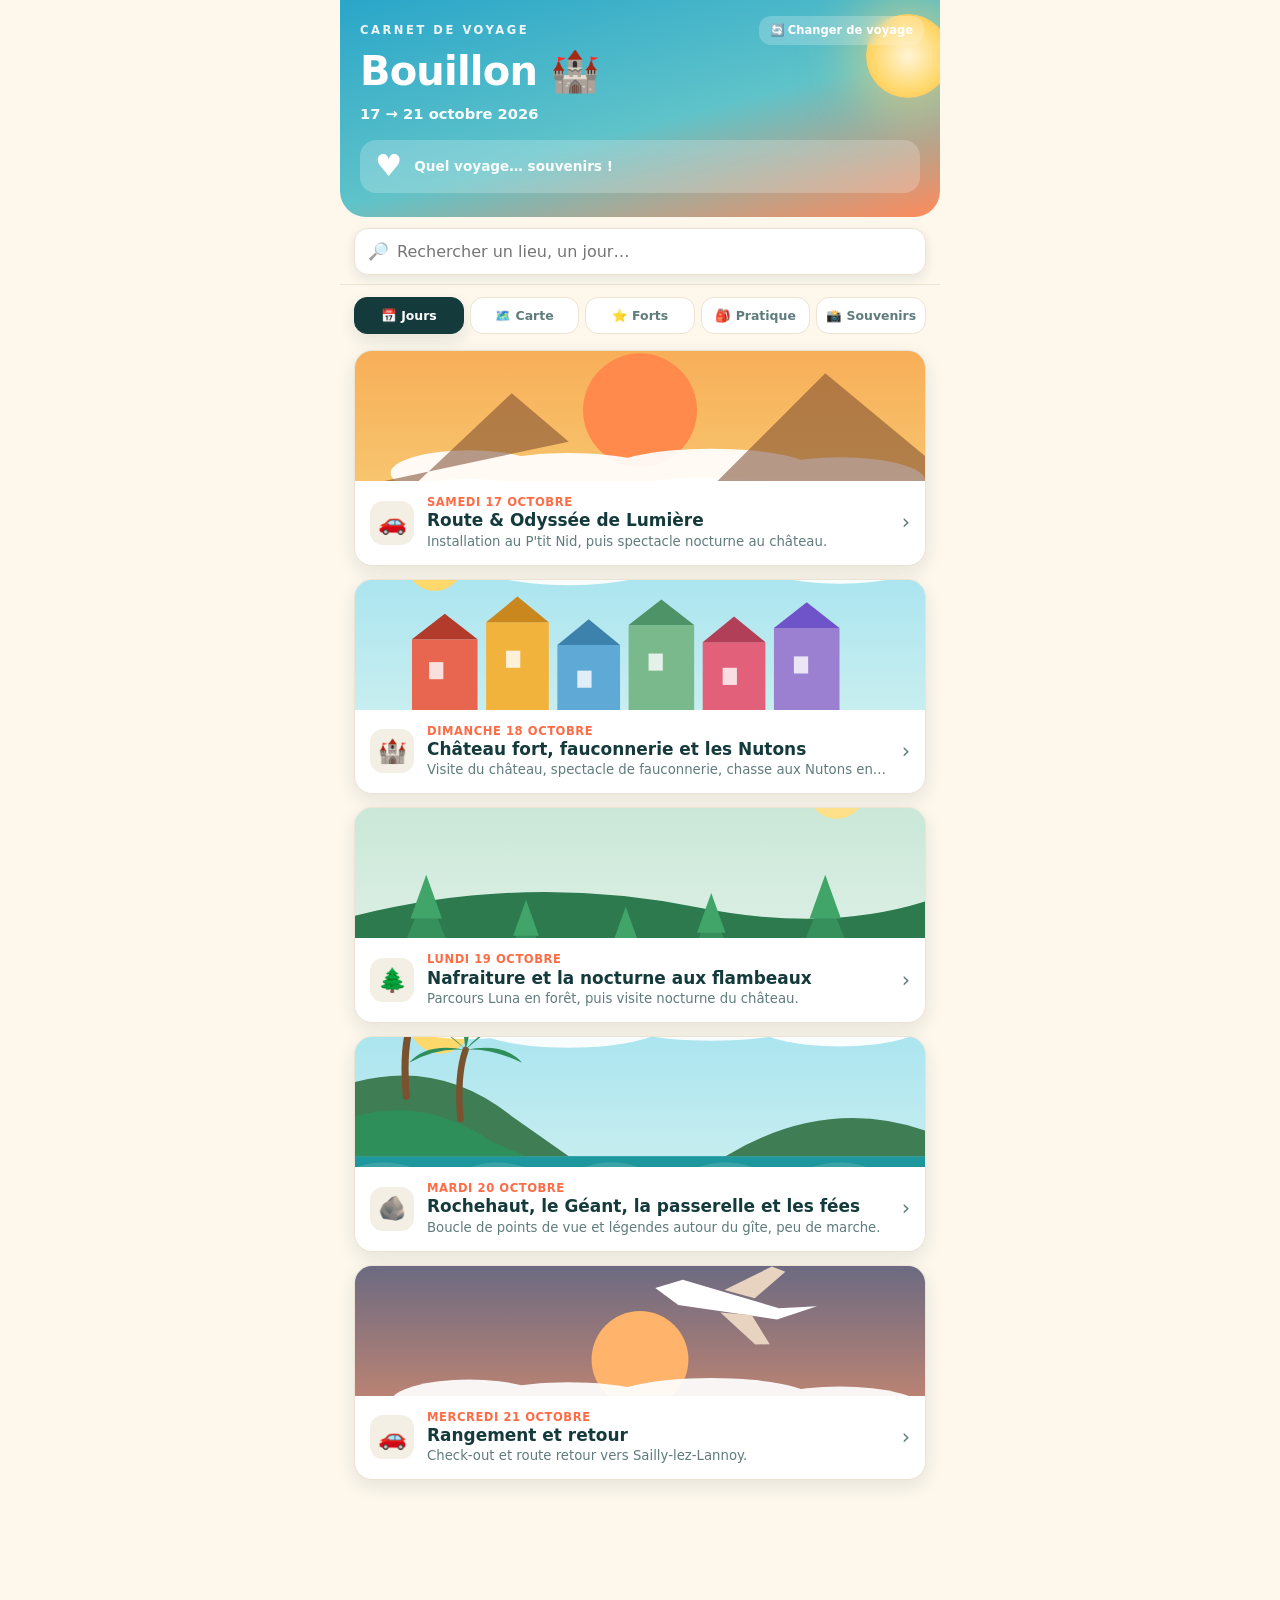
==== commit 656caaae: "Bouillon : reprend la charte graphique de Tenerife/La Baule Remplace la page autonome (CSS/polices m" ====
--- a/site/bouillon/index.html
+++ b/site/bouillon/index.html
@@ -3,9 +3,9 @@
 <head>
 <meta charset="UTF-8">
 <meta name="viewport" content="width=device-width, initial-scale=1.0, viewport-fit=cover">
-<title>Bouillon & la Semois — Souvenirs de Vacances</title>
-<meta name="description" content="Carnet de préparation du séjour en famille à Bouillon, 17-21 octobre 2026.">
-<meta name="theme-color" content="#2F4A3A">
+<title>Bouillon 2026 — Souvenirs de Vacances</title>
+<meta name="description" content="Le programme et les souvenirs de nos vacances à Bouillon.">
+<meta name="theme-color" content="#2AA6C9">
 <link rel="manifest" href="../manifest.webmanifest">
 <meta name="apple-mobile-web-app-capable" content="yes">
 <meta name="mobile-web-app-capable" content="yes">
@@ -13,659 +13,47 @@
 <meta name="apple-mobile-web-app-title" content="Bouillon">
 <link rel="apple-touch-icon" href="../icons/icon-180.png">
 <link rel="icon" type="image/png" href="../icons/icon-192.png">
+<link rel="stylesheet" href="../styles.css">
 <script>
 if("serviceWorker" in navigator){navigator.serviceWorker.getRegistrations().then(function(r){r.forEach(function(reg){reg.unregister()})});if(typeof caches!=="undefined"){caches.keys().then(function(k){k.forEach(function(n){caches.delete(n)})})}}
 </script>
-<style>
-:root{
-  --ground:#F5F1E6;
-  --surface:#FFFFFF;
-  --surface-2:#EFE9DA;
-  --ink:#2A241C;
-  --ink-soft:#5B5347;
-  --forest:#2F4A3A;
-  --forest-soft:#4C6E58;
-  --rust:#B5562F;
-  --gold:#A9822E;
-  --stone:#8C8574;
-  --line:#DCD2BC;
-  --confirmed:#2F6B45;
-  --estimate:#B5562F;
-  --tbc:#9A6E1B;
-  --shadow: 0 1px 2px rgba(42,36,28,.06), 0 6px 20px rgba(42,36,28,.05);
-}
-@media (prefers-color-scheme: dark){
-  :root:not([data-theme="light"]){
-    --ground:#171B16;
-    --surface:#1F241D;
-    --surface-2:#262B22;
-    --ink:#EFE9DA;
-    --ink-soft:#B9AF9C;
-    --forest:#8FBE9E;
-    --forest-soft:#6E9C80;
-    --rust:#E2895F;
-    --gold:#D9B84A;
-    --stone:#8B9284;
-    --line:#333A2F;
-    --confirmed:#82C293;
-    --estimate:#E2895F;
-    --tbc:#E0B65B;
-    --shadow: 0 1px 2px rgba(0,0,0,.3), 0 8px 24px rgba(0,0,0,.35);
-  }
-}
-:root[data-theme="dark"]{
-  --ground:#171B16;
-  --surface:#1F241D;
-  --surface-2:#262B22;
-  --ink:#EFE9DA;
-  --ink-soft:#B9AF9C;
-  --forest:#8FBE9E;
-  --forest-soft:#6E9C80;
-  --rust:#E2895F;
-  --gold:#D9B84A;
-  --stone:#8B9284;
-  --line:#333A2F;
-  --confirmed:#82C293;
-  --estimate:#E2895F;
-  --tbc:#E0B65B;
-  --shadow: 0 1px 2px rgba(0,0,0,.3), 0 8px 24px rgba(0,0,0,.35);
-}
-
-*{box-sizing:border-box}
-body{
-  margin:0;
-  background:var(--ground);
-  color:var(--ink);
-  font-family:"Public Sans", "Segoe UI", -apple-system, sans-serif;
-  line-height:1.55;
-  -webkit-font-smoothing:antialiased;
-}
-h1,h2,h3,h4{
-  font-family:"Fraunces", Georgia, "Times New Roman", serif;
-  color:var(--ink);
-  text-wrap:balance;
-  font-weight:600;
-  margin:0;
-}
-.mono, time, .price, .num{ font-family:"IBM Plex Mono", ui-monospace, monospace; font-variant-numeric: tabular-nums; }
-
-.wrap{ max-width:880px; margin:0 auto; padding:0 20px 90px; }
-
-/* ---------- header ---------- */
-header.hero{
-  position:relative;
-  padding:52px 20px 34px;
-  background:
-    radial-gradient(120% 160% at 15% -10%, color-mix(in srgb, var(--forest) 16%, transparent), transparent 55%),
-    var(--ground);
-  border-bottom:1px solid var(--line);
-}
-header.hero .in{ max-width:880px; margin:0 auto; }
-.switch-trip{
-  position:absolute; top:16px; right:16px;
-  font-family:"IBM Plex Mono",monospace; font-size:.76rem; letter-spacing:.02em;
-  text-decoration:none; color:var(--forest-soft);
-  background:var(--surface); border:1px solid var(--line); border-radius:999px;
-  padding:7px 14px; box-shadow:var(--shadow);
-}
-.switch-trip:hover{ color:var(--ink); }
-.eyebrow{
-  font-family:"IBM Plex Mono", monospace;
-  font-size:.78rem;
-  letter-spacing:.11em;
-  text-transform:uppercase;
-  color:var(--forest);
-  display:flex; align-items:center; gap:10px;
-}
-.eyebrow svg{ flex:none; }
-h1.title{
-  font-size:clamp(2.1rem, 5vw, 3.1rem);
-  line-height:1.06;
-  margin:14px 0 12px;
-  letter-spacing:-.01em;
-}
-h1.title .amp{ color:var(--forest); font-style:italic; }
-.sub{ font-size:1.05rem; color:var(--ink-soft); max-width:60ch; }
-.synth{
-  margin-top:22px; padding:18px 20px;
-  background:var(--surface); border:1px solid var(--line); border-radius:4px;
-  border-left:3px solid var(--forest);
-  font-size:.98rem; color:var(--ink-soft); max-width:66ch;
-  box-shadow:var(--shadow);
-}
-.synth b{ color:var(--ink); font-weight:600; }
-
-/* ---------- nav ---------- */
-nav.daynav{
-  position:sticky; top:0; z-index:10;
-  background:color-mix(in srgb, var(--ground) 92%, transparent);
-  backdrop-filter:blur(6px);
-  border-bottom:1px solid var(--line);
-}
-nav.daynav .row{
-  max-width:880px; margin:0 auto; padding:10px 20px;
-  display:flex; gap:6px; overflow-x:auto; scrollbar-width:thin;
-}
-nav.daynav a{
-  flex:none;
-  display:flex; align-items:center; gap:6px;
-  font-family:"IBM Plex Mono", monospace; font-size:.76rem; letter-spacing:.03em;
-  color:var(--ink-soft); text-decoration:none;
-  padding:7px 12px; border-radius:999px; border:1px solid transparent;
-  white-space:nowrap;
-}
-nav.daynav a:hover, nav.daynav a:focus-visible{ border-color:var(--line); color:var(--ink); background:var(--surface); }
-nav.daynav a svg{ width:13px; height:13px; }
-
-/* ---------- generic sections ---------- */
-section{ padding:44px 20px 0; }
-section > .in{ max-width:880px; margin:0 auto; }
-.section-head{ display:flex; align-items:baseline; gap:12px; margin-bottom:6px; }
-.section-head .ico{ color:var(--forest); flex:none; }
-.section-head h2{ font-size:1.5rem; }
-.section-kicker{ font-family:"IBM Plex Mono",monospace; font-size:.74rem; letter-spacing:.09em; text-transform:uppercase; color:var(--stone); margin-bottom:4px; }
-p.lede{ color:var(--ink-soft); max-width:66ch; margin-top:10px; }
-hr.div{ border:none; border-top:1px solid var(--line); margin:44px 0 0; }
-
-/* ---------- flags ---------- */
-.flag{
-  display:inline-flex; align-items:center; gap:4px;
-  font-family:"IBM Plex Mono",monospace; font-size:.68rem; letter-spacing:.02em;
-  padding:1px 7px; border-radius:999px; border:1px solid currentColor;
-  white-space:nowrap; line-height:1.6;
-}
-.flag.confirmed{ color:var(--confirmed); }
-.flag.estimate{ color:var(--estimate); }
-.flag.tbc{ color:var(--tbc); }
-.legend{ display:flex; flex-wrap:wrap; gap:10px 18px; margin:14px 0 0; font-size:.82rem; color:var(--ink-soft); }
-.legend .flag{ margin-right:4px; }
-
-/* ---------- overview table ---------- */
-.tablewrap{ overflow-x:auto; margin-top:18px; border:1px solid var(--line); border-radius:6px; box-shadow:var(--shadow); }
-table{ border-collapse:collapse; width:100%; min-width:720px; background:var(--surface); }
-table.overview{ font-size:.86rem; }
-th,td{ text-align:left; padding:11px 14px; border-bottom:1px solid var(--line); vertical-align:top; }
-thead th{
-  font-family:"IBM Plex Mono",monospace; font-size:.68rem; letter-spacing:.06em; text-transform:uppercase;
-  color:var(--stone); background:var(--surface-2); border-bottom:1px solid var(--line);
-}
-tbody tr:last-child td{ border-bottom:none; }
-td .daylabel{ font-family:"Fraunces",serif; font-weight:600; color:var(--forest-soft); font-size:.95rem; }
-td small{ color:var(--stone); }
-
-/* ---------- day timeline ---------- */
-.day{ padding-top:56px; }
-.day .daymeta{ display:flex; align-items:center; gap:14px; margin-bottom:4px; flex-wrap:wrap; }
-.day .dateno{
-  font-family:"Fraunces",serif; font-weight:700; font-size:2.6rem; color:var(--forest);
-  line-height:1;
-}
-.day .daytitles{ display:flex; flex-direction:column; gap:2px; }
-.day .dow{ font-family:"IBM Plex Mono",monospace; font-size:.72rem; letter-spacing:.1em; text-transform:uppercase; color:var(--stone); }
-.day h3{ font-size:1.4rem; }
-.day .icowrap{ margin-left:auto; color:var(--forest-soft); }
-.day .stat-row{ display:flex; gap:18px; flex-wrap:wrap; margin:14px 0 22px; font-size:.82rem; color:var(--ink-soft); }
-.day .stat-row b{ color:var(--ink); font-family:"IBM Plex Mono",monospace; }
-
-.timeline{ position:relative; margin-left:8px; padding-left:26px; border-left:2px solid var(--line); }
-.tl-item{ position:relative; padding-bottom:20px; }
-.tl-item:last-child{ padding-bottom:0; }
-.tl-item::before{
-  content:""; position:absolute; left:-32px; top:5px; width:9px; height:9px; border-radius:50%;
-  background:var(--forest); border:2px solid var(--ground);
-}
-.tl-item.hi::before{ background:var(--gold); width:11px; height:11px; left:-33px; top:4px; }
-.tl-time{ font-family:"IBM Plex Mono",monospace; font-weight:500; font-size:.86rem; color:var(--forest-soft); }
-.tl-body{ margin-top:2px; }
-.tl-body .tl-what{ font-weight:600; }
-.tl-body .tl-note{ color:var(--ink-soft); font-size:.9rem; margin-top:2px; }
-.tl-body .tl-note a{ color:var(--forest-soft); }
-
-.callout{
-  margin:26px 0 0; padding:16px 18px; border-radius:6px; border:1px solid var(--line);
-  background:var(--surface); box-shadow:var(--shadow);
-}
-.callout.planb{ border-left:3px solid var(--rust); }
-.callout.planb .lbl{ color:var(--rust); }
-.callout.vianney{ border-left:3px solid var(--gold); }
-.callout.vianney .lbl{ color:var(--gold); }
-.callout .lbl{ font-family:"IBM Plex Mono",monospace; font-size:.7rem; letter-spacing:.08em; text-transform:uppercase; font-weight:600; display:block; margin-bottom:6px; }
-.callout p{ margin:0; font-size:.92rem; color:var(--ink-soft); }
-.callout p + p{ margin-top:8px; }
-
-/* ---------- budget ---------- */
-.budgrid{ display:grid; grid-template-columns:1fr 1fr; gap:20px; margin-top:18px; }
-@media (max-width:640px){ .budgrid{ grid-template-columns:1fr; } }
-.budcard{ background:var(--surface); border:1px solid var(--line); border-radius:6px; padding:18px 20px; box-shadow:var(--shadow); }
-.budcard h4{ font-size:1.02rem; margin-bottom:10px; }
-.budline{ display:flex; justify-content:space-between; gap:10px; padding:7px 0; border-bottom:1px dashed var(--line); font-size:.88rem; }
-.budline:last-of-type{ border-bottom:none; }
-.budline .price{ color:var(--ink); }
-.budtotal{ display:flex; justify-content:space-between; margin-top:10px; padding-top:10px; border-top:1px solid var(--line); font-weight:600; }
-.budtotal .price{ color:var(--forest-soft); font-size:1.05rem; }
-.budnote{ font-size:.78rem; color:var(--stone); margin-top:10px; }
-
-/* ---------- checklist ---------- */
-.checkgrid{ display:grid; grid-template-columns:repeat(2,1fr); gap:18px; margin-top:18px; }
-@media (max-width:640px){ .checkgrid{ grid-template-columns:1fr; } }
-.checkcard{ background:var(--surface); border:1px solid var(--line); border-radius:6px; padding:16px 18px; }
-.checkcard h4{ font-size:.92rem; font-family:"IBM Plex Mono",monospace; text-transform:uppercase; letter-spacing:.05em; color:var(--stone); font-weight:500; margin-bottom:10px; }
-.checkcard ul{ list-style:none; margin:0; padding:0; display:flex; flex-direction:column; gap:8px; }
-.checkcard li{ display:flex; align-items:flex-start; gap:9px; font-size:.88rem; }
-.checkcard li::before{ content:""; flex:none; width:15px; height:15px; margin-top:2px; border:1.5px solid var(--stone); border-radius:3px; }
-
-/* ---------- lists ---------- */
-ol.stepped, ul.plain{ margin:16px 0 0; padding:0; list-style:none; display:flex; flex-direction:column; gap:14px; }
-ol.stepped li, ul.plain li{ display:flex; gap:14px; }
-ol.stepped{ counter-reset:step; }
-ol.stepped li::before{
-  counter-increment:step; content:counter(step);
-  flex:none; width:26px; height:26px; border-radius:50%; background:var(--surface-2); border:1px solid var(--line);
-  display:flex; align-items:center; justify-content:center;
-  font-family:"IBM Plex Mono",monospace; font-size:.78rem; color:var(--forest-soft);
-}
-ul.plain li::before{ content:"—"; color:var(--stone); flex:none; }
-.stepped .body b, .plain .body b{ display:block; margin-bottom:2px; }
-.stepped .body span, .plain .body span{ color:var(--ink-soft); font-size:.9rem; }
-.stepped .body a, .plain .body a{ color:var(--forest-soft); }
-
-footer{ margin-top:70px; padding:26px 20px 50px; text-align:center; color:var(--stone); font-size:.8rem; }
-a{ color:inherit; }
-::selection{ background:color-mix(in srgb, var(--forest) 30%, transparent); }
-</style>
-
-<link rel="preconnect" href="https://fonts.googleapis.com">
-<link rel="stylesheet" href="https://fonts.googleapis.com/css2?family=Fraunces:opsz,wght@9..144,500;9..144,600;9..144,700&family=Public+Sans:wght@400;500;600&family=IBM+Plex+Mono:wght@400;500&display=swap">
 </head>
 <body>
+<div class="app">
 
-<header class="hero">
-  <a class="switch-trip" href="../index.html">🔄 Changer de voyage</a>
-  <div class="in">
-    <div class="eyebrow">
-      <svg width="16" height="16" viewBox="0 0 24 24" fill="none" stroke="currentColor" stroke-width="1.6"><path d="M4 20 L4 10 L8 6 L8 10 L12 4 L16 10 L16 6 L20 10 L20 20 Z"/></svg>
-      Carnet de route — Ardennes belges
+  <header class="top">
+    <div class="sun"></div>
+    <a class="switch-trip" href="../index.html">🔄 Changer de voyage</a>
+    <div class="eyebrow">Carnet de voyage</div>
+    <h1>Bouillon 🏰</h1>
+    <div class="sub" id="subtitle">17 → 21 octobre 2026</div>
+    <div class="countdown"><div class="big" id="cd-num">–</div><div class="lab" id="cd-lab">…</div></div>
+  </header>
+
+  <div class="searchbar">
+    <div class="field"><span class="ico">🔎</span>
+      <input id="search" type="search" placeholder="Rechercher un lieu, un jour…" autocomplete="off" autocapitalize="off">
     </div>
-    <h1 class="title">Bouillon <span class="amp">&amp;</span> la Semois</h1>
-    <p class="sub">17 → 21 octobre 2026 — quatre jours en famille depuis Le P'tit Nid, à Poupehan, entre château fort, forêt et légendes de la Semois.</p>
-    <div class="synth">
-      <p style="margin:0">Le séjour reprend vos arbitrages : <b>château + fauconnerie</b> comme socle, <b>Odyssée de Lumière</b> le samedi soir et <b>nocturne aux flambeaux</b> le lundi comme temps forts, puis quatre demi-journées courtes bâties chacune autour d'un objectif concret pour Vianney — un rocher, une légende, un pont suspendu — jamais au-delà d'1h30 porte-à-porte. Les horaires et tarifs du château sont vérifiés sur <span class="mono">chateaudebouillon.com</span> au 30/08/2026 ; en revanche, <b>aucune date de battue de chasse 2026 n'est encore publiée</b> (calendrier communal attendu début septembre) et <b>la météo précise n'existera pas avant le 10-14 octobre</b> — ces deux points reviennent partout où ils comptent, marqués <span class="flag tbc">! à vérifier</span>.</p>
-    </div>
-    <div class="legend">
-      <span class="flag confirmed">✓ officiel / confirmé</span>
-      <span class="flag estimate">≈ estimation</span>
-      <span class="flag tbc">! à confirmer avant le séjour</span>
-    </div>
+    <div class="results" id="results"></div>
   </div>
-</header>
 
-<nav class="daynav">
-  <div class="row">
-    <a href="#vue-ensemble">Vue d'ensemble</a>
-    <a href="#sam17">Sam 17</a>
-    <a href="#dim18">Dim 18</a>
-    <a href="#lun19">Lun 19</a>
-    <a href="#mar20">Mar 20</a>
-    <a href="#mer21">Mer 21</a>
-    <a href="#budget">Budget</a>
-    <a href="#checklist">Checklist</a>
-    <a href="#reservations">Réservations</a>
-    <a href="#verifs">Vérifs 48h</a>
-    <a href="#planb">Plans B</a>
-    <a href="#vianney">Si Vianney en a marre</a>
-  </div>
-</nav>
+  <nav class="tabs">
+    <button class="tab active" data-v="jours">📅 Jours</button>
+    <button class="tab" data-v="carte">🗺️ Carte</button>
+    <button class="tab" data-v="forts">⭐ Forts</button>
+    <button class="tab" data-v="pratique">🎒 Pratique</button>
+    <button class="tab" data-v="souvenirs">📸 Souvenirs</button>
+  </nav>
 
-<div class="wrap">
-
-<section id="vue-ensemble">
-  <div class="in">
-    <div class="section-kicker">01 — Panorama</div>
-    <div class="section-head"><h2>Vue d'ensemble</h2></div>
-    <p class="lede">Jour par jour : l'activité principale, la marche réelle porte-à-porte, la route, les repas, et le plan de repli si un site est fermé.</p>
-    <div class="tablewrap">
-      <table class="overview">
-        <thead><tr><th>Jour</th><th>Activité principale</th><th>Marche</th><th>Voiture</th><th>Repas</th><th>Plan B</th></tr></thead>
-        <tbody>
-          <tr>
-            <td><span class="daylabel">Sam 17</span><br><small>Route &amp; lumière</small></td>
-            <td>Trajet + installation + <b>Odyssée de Lumière</b> 19h15</td>
-            <td class="num">~0</td>
-            <td class="num">≈2h15 route <span class="flag estimate">≈</span> + courses</td>
-            <td>Pique-nique route, dîner léger gîte</td>
-            <td>Annuler l'Odyssée si fatigue/retard</td>
-          </tr>
-          <tr>
-            <td><span class="daylabel">Dim 18</span><br><small>Bouillon de jour</small></td>
-            <td>Château + fauconnerie + Luna Bouillon</td>
-            <td class="num">~1h</td>
-            <td class="num">~20-30 min <span class="flag estimate">≈</span></td>
-            <td>Déjeuner à Bouillon, dîner gîte</td>
-            <td>Repli intérieur : Musée Ducal + Medieval Experience</td>
-          </tr>
-          <tr>
-            <td><span class="daylabel">Lun 19</span><br><small>Nafraiture &amp; nocturne</small></td>
-            <td>Luna Vresse/Nafraiture + <b>Nocturne aux flambeaux</b> (soir)</td>
-            <td class="num">~1h</td>
-            <td class="num">~45 min <span class="flag estimate">≈</span></td>
-            <td>Déjeuner gîte, dîner avancé avant la nocturne</td>
-            <td>Luna Herbeumont si Nafraiture fermé</td>
-          </tr>
-          <tr>
-            <td><span class="daylabel">Mar 20</span><br><small>Rochehaut &amp; légendes</small></td>
-            <td>Rochehaut + Tombeau du Géant + passerelle + Roche des Fées</td>
-            <td class="num">~1h15 cumulé</td>
-            <td class="num">~45-60 min <span class="flag estimate">≈</span></td>
-            <td>Déjeuner/pique-nique gîte, dîner gîte</td>
-            <td>Rocher du Corps de Garde / Crêtes de Chairière</td>
-          </tr>
-          <tr>
-            <td><span class="daylabel">Mer 21</span><br><small>Retour</small></td>
-            <td>Rangement, check-out, route retour</td>
-            <td class="num">~0</td>
-            <td class="num">≈2h15 route <span class="flag estimate">≈</span></td>
-            <td>Petit-déjeuner gîte</td>
-            <td>Micro-arrêt Bouillon si sur le trajet</td>
-          </tr>
-        </tbody>
-      </table>
-    </div>
-  </div>
-</section>
-
-<hr class="div">
-
-<!-- SAMEDI -->
-<section class="day" id="sam17">
-  <div class="in">
-    <div class="daymeta">
-      <div class="dateno">17</div>
-      <div class="daytitles"><span class="dow">Samedi · Octobre</span><h3>Route, installation &amp; Odyssée de Lumière</h3></div>
-      <div class="icowrap"><svg width="26" height="26" viewBox="0 0 24 24" fill="none" stroke="currentColor" stroke-width="1.5"><circle cx="12" cy="12" r="4"/><path d="M12 2v3M12 19v3M4.2 4.2l2.1 2.1M17.7 17.7l2.1 2.1M2 12h3M19 12h3M4.2 19.8l2.1-2.1M17.7 6.3l2.1-2.1"/></svg></div>
-    </div>
-    <div class="stat-row"><span>Départ <b>Sailly-lez-Lannoy</b></span><span>Check-in <b>16h00</b></span><span>Odyssée <b>19h15</b></span></div>
-
-    <div class="timeline">
-      <div class="tl-item"><div class="tl-time">07h30</div><div class="tl-body"><div class="tl-what">Réveil, derniers bagages</div></div></div>
-      <div class="tl-item"><div class="tl-time">08h00</div><div class="tl-body"><div class="tl-what">Petit-déjeuner, chargement de la voiture</div></div></div>
-      <div class="tl-item"><div class="tl-time">08h30</div><div class="tl-body"><div class="tl-what">Départ de Sailly-lez-Lannoy</div><div class="tl-note">Trajet non revérifié cette session <span class="flag estimate">≈ estimation</span> — comptez large et confirmez sur GPS le jour même.</div></div></div>
-      <div class="tl-item"><div class="tl-time">≈10h45</div><div class="tl-body"><div class="tl-what">Arrivée région de Bouillon</div><div class="tl-note">≈2h à 2h30 de route selon l'itinéraire réel <span class="flag estimate">≈</span></div></div></div>
-      <div class="tl-item"><div class="tl-time">11h00</div><div class="tl-body"><div class="tl-what">Pause déjeuner / pique-nique</div></div></div>
-      <div class="tl-item"><div class="tl-time">12h00</div><div class="tl-body"><div class="tl-what">Courses — ALDI Bouillon/Noirefontaine</div><div class="tl-note">Rue de la Sentinelle 66 · ouvert samedi <b>8h30–19h</b> <span class="flag confirmed">✓</span> · ≈18 min du gîte <span class="flag confirmed">✓ routage</span></div></div></div>
-      <div class="tl-item"><div class="tl-time">12h45</div><div class="tl-body"><div class="tl-what">Complément Carrefour Market (100 m à côté)</div><div class="tl-note">Ouverture réelle probablement <b>9h00</b>, pas 8h30 <span class="flag tbc">! à confirmer — 061 61 42 01</span></div></div></div>
-      <div class="tl-item"><div class="tl-time">13h30</div><div class="tl-body"><div class="tl-what">Direction Poupehan, courses dans la voiture</div><div class="tl-note">Check-in pas avant 16h — le temps mort suivant est volontaire.</div></div></div>
-      <div class="tl-item"><div class="tl-time">13h45</div><div class="tl-body"><div class="tl-what">Rochehaut / panorama sur Frahan en attendant</div><div class="tl-note">≈5-6 min du futur gîte, déjà validé — 20-30 min sur place.</div></div></div>
-      <div class="tl-item hi"><div class="tl-time">16h00</div><div class="tl-body"><div class="tl-what">Check-in — Le P'tit Nid, 27-29 rue des Lavandières, Poupehan</div></div></div>
-      <div class="tl-item"><div class="tl-time">16h15</div><div class="tl-body"><div class="tl-what">Installation, déballage</div></div></div>
-      <div class="tl-item"><div class="tl-time">17h30</div><div class="tl-body"><div class="tl-what">Dîner léger et rapide au gîte</div></div></div>
-      <div class="tl-item"><div class="tl-time">18h30</div><div class="tl-body"><div class="tl-what">Départ vers le château (parking centre-ville)</div></div></div>
-      <div class="tl-item hi"><div class="tl-time">19h15</div><div class="tl-body"><div class="tl-what">Odyssée de Lumière</div><div class="tl-note">Présence 30 min avant conseillée · horaire 15/10-11/11 <span class="flag confirmed">✓ confirmé</span> · réservation obligatoire, accessible uniquement via le City Pass+.</div></div></div>
-      <div class="tl-item"><div class="tl-time">≈20h30</div><div class="tl-body"><div class="tl-what">Retour au gîte, coucher</div></div></div>
-    </div>
-
-    <div class="callout planb"><span class="lbl">Plan B</span><p>Si le trajet a pris du retard ou que l'installation traîne : annulez l'Odyssée sans remords — vous l'aviez vous-même prévue comme sacrifiable en dernier recours — et remplacez par une soirée calme au gîte.</p></div>
-  </div>
-</section>
-
-<hr class="div">
-
-<!-- DIMANCHE -->
-<section class="day" id="dim18">
-  <div class="in">
-    <div class="daymeta">
-      <div class="dateno">18</div>
-      <div class="daytitles"><span class="dow">Dimanche · Octobre</span><h3>Le château fort, la fauconnerie et les Nutons</h3></div>
-      <div class="icowrap"><svg width="26" height="26" viewBox="0 0 24 24" fill="none" stroke="currentColor" stroke-width="1.5"><path d="M4 21 L4 11 L7 8 L7 11 L11 5 L15 11 L15 8 L18 11 L18 21 Z"/><path d="M4 21h14"/></svg></div>
-    </div>
-    <div class="stat-row"><span>Marche <b>≈1h</b> (Luna)</span><span>Voiture <b>≈20-30 min</b></span></div>
-
-    <div class="timeline">
-      <div class="tl-item"><div class="tl-time">09h00</div><div class="tl-body"><div class="tl-what">Réveil, petit-déjeuner (pain de la veille)</div></div></div>
-      <div class="tl-item"><div class="tl-time">09h45</div><div class="tl-body"><div class="tl-what">Départ vers Bouillon</div><div class="tl-note">≈10-15 min depuis Poupehan <span class="flag estimate">≈ estimation, non routée en direct</span></div></div></div>
-      <div class="tl-item"><div class="tl-time">10h00</div><div class="tl-body"><div class="tl-what">Arrivée, parking, retrait des City Pass+</div></div></div>
-      <div class="tl-item hi"><div class="tl-time">10h15</div><div class="tl-body"><div class="tl-what">Visite libre du château fort</div><div class="tl-note">Horaires dimanche 10h-18h <span class="flag tbc">! source en image, à reconfirmer — 061 46 42 02</span></div></div></div>
-      <div class="tl-item hi"><div class="tl-time">11h30</div><div class="tl-body"><div class="tl-what">Spectacle de fauconnerie</div><div class="tl-note">≈30 min, inclus dans le City Pass+ <span class="flag confirmed">✓ confirmé, saison en cours en octobre</span></div></div></div>
-      <div class="tl-item"><div class="tl-time">12h00</div><div class="tl-body"><div class="tl-what">Suite de la visite : donjon, oubliettes, remparts</div></div></div>
-      <div class="tl-item"><div class="tl-time">13h00</div><div class="tl-body"><div class="tl-what">Déjeuner à Bouillon (brasserie/sandwicherie) ou pique-nique</div></div></div>
-      <div class="tl-item"><div class="tl-time">14h15</div><div class="tl-body"><div class="tl-what">Luna et les Gardiens — parcours Bouillon</div><div class="tl-note">Départ Arboretum de Bouillon, rue de la Ramonette · 2,1 km / +92 m, facile <span class="flag confirmed">✓ officiel</span> · appli gratuite <span class="flag estimate">≈ aucun tarif publié</span> · énigme des Nutons/Faudlou.</div></div></div>
-      <div class="tl-item"><div class="tl-time">15h30</div><div class="tl-body"><div class="tl-what">Fin du parcours Luna</div></div></div>
-      <div class="tl-item"><div class="tl-time">15h45</div><div class="tl-body"><div class="tl-what">Belvédère de Bouillon / d'Auclin (en option)</div><div class="tl-note">Côte d'Auclin, accès direct en voiture, 161 marches, panorama sur Bouillon et la Semois — 30-45 min, gratuit <span class="flag confirmed">✓</span>. À sauter si l'énergie manque, voir « Si Vianney en a marre ».</div></div></div>
-      <div class="tl-item"><div class="tl-time">16h45</div><div class="tl-body"><div class="tl-what">Retour au gîte</div></div></div>
-      <div class="tl-item"><div class="tl-time">17h00</div><div class="tl-body"><div class="tl-what">Temps calme : lecture pour Alban, jeux vidéo foot pour Vianney</div></div></div>
-      <div class="tl-item"><div class="tl-time">19h00</div><div class="tl-body"><div class="tl-what">Dîner au gîte, soirée libre</div></div></div>
-    </div>
-
-    <div class="callout planb"><span class="lbl">Plan B pluie / vent</span><p>La fauconnerie peut être annulée par grand vent ou forte pluie (règle officielle du château, pour le bien-être des rapaces). Dans ce cas : prolongez la visite du fort dans les parties couvertes, puis remplacez le Belvédère (extérieur) par le <b>Musée Ducal</b> et <b>Bouillon Medieval Experience</b> (spectacle intérieur ≈1h15, inclus dans le City Pass+).</p></div>
-  </div>
-</section>
-
-<hr class="div">
-
-<!-- LUNDI -->
-<section class="day" id="lun19">
-  <div class="in">
-    <div class="daymeta">
-      <div class="dateno">19</div>
-      <div class="daytitles"><span class="dow">Lundi · Octobre</span><h3>Nafraiture et la nocturne aux flambeaux</h3></div>
-      <div class="icowrap"><svg width="24" height="26" viewBox="0 0 24 24" fill="none" stroke="currentColor" stroke-width="1.5"><path d="M12 3c1 3-2 4-1 7 1 2 3 2 3 4a4 4 0 0 1-8 0c0-3 2-4 2-6"/><path d="M12 21v-6"/></svg></div>
-    </div>
-    <div class="stat-row"><span>Marche <b>≈1h</b></span><span>Voiture <b>≈45 min</b></span><span>Boulangerie <b style="color:var(--rust)">fermée aujourd'hui</b></span></div>
-
-    <div class="timeline">
-      <div class="tl-item"><div class="tl-time">09h00</div><div class="tl-body"><div class="tl-what">Réveil, petit-déjeuner</div><div class="tl-note">Pom' de Pain (Rochehaut) est fermée le lundi — utiliser le pain acheté la veille.</div></div></div>
-      <div class="tl-item"><div class="tl-time">09h30</div><div class="tl-body"><div class="tl-what">Départ vers Nafraiture</div><div class="tl-note">≈20-22 min <span class="flag estimate">≈</span></div></div></div>
-      <div class="tl-item hi"><div class="tl-time">09h50</div><div class="tl-body"><div class="tl-what">Luna et les Gardiens — parcours Vresse/Nafraiture</div><div class="tl-note">≈2,2 km / +55 m <span class="flag tbc">! chiffre plausible mais non confirmé par une fiche officielle dédiée</span> · personnage Pépé Crochet, forêt + eau.</div></div></div>
-      <div class="tl-item"><div class="tl-time">11h00</div><div class="tl-body"><div class="tl-what">Fin du parcours, retour vers le gîte</div></div></div>
-      <div class="tl-item"><div class="tl-time">11h30</div><div class="tl-body"><div class="tl-what">Déjeuner au gîte</div></div></div>
-      <div class="tl-item"><div class="tl-time">13h00</div><div class="tl-body"><div class="tl-what">Après-midi libre : jeux, lecture, repos</div><div class="tl-note">Volontairement sans deuxième balade — pas de Promenade des Légendes de Laforêt ce jour, pour ne pas cumuler deux sorties à pied avant la nocturne.</div></div></div>
-      <div class="tl-item"><div class="tl-time">17h30</div><div class="tl-body"><div class="tl-what">Goûter</div></div></div>
-      <div class="tl-item"><div class="tl-time">18h00</div><div class="tl-body"><div class="tl-what">Dîner avancé au gîte</div><div class="tl-note">Horaire à ajuster une fois l'heure exacte de la nocturne connue.</div></div></div>
-      <div class="tl-item"><div class="tl-time">18h45</div><div class="tl-body"><div class="tl-what">Départ vers le château</div><div class="tl-note">Nuit déjà tombée — coucher du soleil 18h42 ce jour-là.</div></div></div>
-      <div class="tl-item hi"><div class="tl-time">? à confirmer</div><div class="tl-body"><div class="tl-what">Visite nocturne aux flambeaux</div><div class="tl-note"><span class="flag confirmed">✓ date confirmée</span> (19 et 20 octobre sont les deux seules dates de la fenêtre) · <span class="flag tbc">! heure de départ précise non publiée en clair</span> — à obtenir en réservant, réservation <b>obligatoire</b>. Comptez ≈1h de visite.</div></div></div>
-      <div class="tl-item"><div class="tl-time">≈21h00</div><div class="tl-body"><div class="tl-what">Retour au gîte, coucher</div></div></div>
-    </div>
-
-    <div class="callout planb"><span class="lbl">Plan B chasse / météo</span><p>Aucune date de battue 2026 n'est publiée à ce jour pour Nafraiture — si le sentier est fermé le jour J, basculez directement sur le <b>Luna d'Herbeumont</b>, déjà identifié comme repli. Côté météo, la nocturne se déroule en grande partie à l'abri dans les tours et logis du fort ; prévoyez simplement des vêtements de pluie plutôt que d'envisager une annulation.</p></div>
-  </div>
-</section>
-
-<hr class="div">
-
-<!-- MARDI -->
-<section class="day" id="mar20">
-  <div class="in">
-    <div class="daymeta">
-      <div class="dateno">20</div>
-      <div class="daytitles"><span class="dow">Mardi · Octobre</span><h3>Rochehaut, le Géant, la passerelle et les fées</h3></div>
-      <div class="icowrap"><svg width="28" height="24" viewBox="0 0 28 24" fill="none" stroke="currentColor" stroke-width="1.5"><path d="M2 18c3-5 5-5 6 0M8 18c3-5 5-5 6 0M14 18c3-5 5-5 6 0M20 18c2-3 3-3 4 0"/><path d="M2 21h24"/></svg></div>
-    </div>
-    <div class="stat-row"><span>Marche <b>≈1h15 cumulé</b></span><span>Voiture <b>≈45-60 min</b></span><span>Boulangerie <b style="color:var(--forest)">exceptionnellement ouverte</b></span></div>
-
-    <div class="timeline">
-      <div class="tl-item"><div class="tl-time">08h30</div><div class="tl-body"><div class="tl-what">Réveil, petit-déjeuner</div></div></div>
-      <div class="tl-item"><div class="tl-time">09h00</div><div class="tl-body"><div class="tl-what">Départ vers Rochehaut — pain du jour chez Pom' de Pain</div><div class="tl-note">Place Marie Howet 6 · ≈5-6 min du gîte <span class="flag confirmed">✓</span> · ouverte le mardi grâce aux vacances de Toussaint (19-30 oct) <span class="flag tbc">! à reconfirmer — 061 46 03 49</span></div></div></div>
-      <div class="tl-item hi"><div class="tl-time">09h20</div><div class="tl-body"><div class="tl-what">Panorama sur Frahan et la boucle de la Semois</div><div class="tl-note">Vue depuis la route, pas de rando complète · 20-30 min sur place</div></div></div>
-      <div class="tl-item"><div class="tl-time">09h50</div><div class="tl-body"><div class="tl-what">Départ vers Botassart</div><div class="tl-note">≈15-20 min <span class="flag estimate">≈ non routé en direct</span></div></div></div>
-      <div class="tl-item hi"><div class="tl-time">10h10</div><div class="tl-body"><div class="tl-what">Tombeau du Géant</div><div class="tl-note">Rue de Châteaumont, Botassart · accessible directement par la route, très courte marche <span class="flag confirmed">✓ officiel, gratuit</span> · légende du Géant · 20-25 min sur place.</div></div></div>
-      <div class="tl-item"><div class="tl-time">10h40</div><div class="tl-body"><div class="tl-what">Départ vers la passerelle du Moulin de l'Épine (via Cordemois)</div><div class="tl-note">≈10 min <span class="flag estimate">≈</span></div></div></div>
-      <div class="tl-item hi"><div class="tl-time">10h50</div><div class="tl-body"><div class="tl-what">Passerelle du Moulin de l'Épine</div><div class="tl-note">Parking Pont de Cordemois, rue de la Poulie · route accessible poussette jusqu'au pont (pas la boucle complète de 8 km) <span class="flag tbc">! itinéraire court non balisé officiellement, ≈20-30 min aller-retour</span> · traversée du pont suspendu de 55 m.</div></div></div>
-      <div class="tl-item"><div class="tl-time">11h30</div><div class="tl-body"><div class="tl-what">Retour vers le gîte ou direction Corbion</div></div></div>
-      <div class="tl-item"><div class="tl-time">12h00</div><div class="tl-body"><div class="tl-what">Déjeuner (gîte ou pique-nique)</div></div></div>
-      <div class="tl-item"><div class="tl-time">14h00</div><div class="tl-body"><div class="tl-what">Roche des Fées, Corbion</div><div class="tl-note">Boucle courte n°14 depuis la place du village · 2 km / 30 min officielles <span class="flag confirmed">✓</span>, prévoir 45 min à 1h avec pauses et la légende des fées/nutons. <b>Pas</b> la grande boucle « Sur les pas de Verlaine ».</div></div></div>
-      <div class="tl-item"><div class="tl-time">15h00</div><div class="tl-body"><div class="tl-what">Retour au gîte, temps calme</div></div></div>
-      <div class="tl-item"><div class="tl-time">16h00</div><div class="tl-body"><div class="tl-what">En option : Bouillon Medieval Experience / Musée Ducal</div><div class="tl-note">Uniquement si la matinée n'a pas suffi et l'énergie est là — voir « Si Vianney en a marre ».</div></div></div>
-      <div class="tl-item"><div class="tl-time">19h00</div><div class="tl-body"><div class="tl-what">Dîner au gîte, dernière soirée sur place</div></div></div>
-    </div>
-
-    <div class="callout planb"><span class="lbl">Plan B chasse / météo</span><p>Si Botassart, Cordemois ou Corbion sont concernés par une battue ce jour : basculez sur le <b>Rocher du Corps de Garde</b> ou les <b>Crêtes de Chairière</b>, déjà identifiés en repli. En cas de forte pluie, concentrez la matinée sur les points de vue accessibles en voiture avec très peu de marche (Rochehaut, Tombeau du Géant, Belvédère) et reportez la Roche des Fées et la passerelle.</p></div>
-  </div>
-</section>
-
-<hr class="div">
-
-<!-- MERCREDI -->
-<section class="day" id="mer21">
-  <div class="in">
-    <div class="daymeta">
-      <div class="dateno">21</div>
-      <div class="daytitles"><span class="dow">Mercredi · Octobre</span><h3>Rangement et retour</h3></div>
-      <div class="icowrap"><svg width="26" height="22" viewBox="0 0 26 22" fill="none" stroke="currentColor" stroke-width="1.5"><path d="M2 15h4l2-5h10l3 5h3v4H2z"/><circle cx="7" cy="19" r="1.6"/><circle cx="19" cy="19" r="1.6"/></svg></div>
-    </div>
-    <div class="stat-row"><span>Check-out <b>avant 11h00</b></span><span>Retour <b>≈2h15 route</b></span></div>
-
-    <div class="timeline">
-      <div class="tl-item"><div class="tl-time">08h00</div><div class="tl-body"><div class="tl-what">Réveil</div></div></div>
-      <div class="tl-item"><div class="tl-time">08h30</div><div class="tl-body"><div class="tl-what">Petit-déjeuner (derniers restes)</div></div></div>
-      <div class="tl-item"><div class="tl-time">09h00</div><div class="tl-body"><div class="tl-what">Rangement, vaisselle, poubelles</div></div></div>
-      <div class="tl-item"><div class="tl-time">09h30</div><div class="tl-body"><div class="tl-what">Chargement de la voiture</div></div></div>
-      <div class="tl-item"><div class="tl-time">10h00</div><div class="tl-body"><div class="tl-what">Vérification du gîte avant l'état des lieux</div><div class="tl-note">Draps, torchons, poubelles — la caution de 125 € en dépend.</div></div></div>
-      <div class="tl-item hi"><div class="tl-time">10h30</div><div class="tl-body"><div class="tl-what">Check-out</div><div class="tl-note">Officiellement avant 11h00 <span class="flag confirmed">✓</span></div></div></div>
-      <div class="tl-item"><div class="tl-time">11h00</div><div class="tl-body"><div class="tl-what">Départ vers Sailly-lez-Lannoy</div><div class="tl-note">≈2h à 2h30 <span class="flag estimate">≈ estimation, non routée en direct cette session</span> — un micro-arrêt à Bouillon reste possible seulement s'il est sur le trajet et qu'une activité validée n'a pas été faite avant.</div></div></div>
-      <div class="tl-item"><div class="tl-time">≈13h15</div><div class="tl-body"><div class="tl-what">Arrivée estimée à Sailly-lez-Lannoy</div></div></div>
-    </div>
-  </div>
-</section>
-
-<hr class="div">
-
-<!-- BUDGET -->
-<section id="budget">
-  <div class="in">
-    <div class="section-kicker">02 — Chiffrage</div>
-    <div class="section-head"><h2>Budget</h2></div>
-    <p class="lede">Montants confirmés sur <span class="mono">chateaudebouillon.com</span> au 30/08/2026, sauf mention contraire. Prix appliqués : Alban (13 ans) est hors tranche enfant (qui s'arrête à 12 ans) et compte donc au tarif adulte, sauf tarif « étudiant » à confirmer sur place ; Vianney (10 ans) reste en tranche enfant partout.</p>
-
-    <div class="budgrid">
-      <div class="budcard">
-        <h4>Billetterie château <span class="flag confirmed">✓</span></h4>
-        <div class="budline"><span>City Pass+ — adulte × 2</span><span class="price num">32,00 €</span></div>
-        <div class="budline"><span>City Pass+ — Alban (13, tarif adulte)</span><span class="price num">16,00 €</span></div>
-        <div class="budline"><span>City Pass+ — Vianney (10, tarif enfant)</span><span class="price num">12,00 €</span></div>
-        <div class="budline"><span>Nocturne — adulte × 2</span><span class="price num">26,00 €</span></div>
-        <div class="budline"><span>Nocturne — Alban (13, tarif adulte)</span><span class="price num">13,00 €</span></div>
-        <div class="budline"><span>Nocturne — Vianney (10, tarif enfant)</span><span class="price num">10,50 €</span></div>
-        <div class="budtotal"><span>Total billetterie</span><span class="price num">109,50 €</span></div>
-        <div class="budnote">City Pass+ couvre château, fauconnerie, Musée Ducal, Bouillon Medieval Experience et l'accès-réservation à l'Odyssée de Lumière. À vérifier : un seul pass par personne suffit-il pour le samedi soir <em>et</em> le dimanche, ou faut-il deux passages. Si le tarif étudiant s'applique à Alban : -8 € au total.</div>
-      </div>
-      <div class="budcard">
-        <h4>Vie quotidienne <span class="flag estimate">≈ estimation</span></h4>
-        <div class="budline"><span>Courses (ALDI/Carrefour, 4 j.)</span><span class="price num">150-200 €</span></div>
-        <div class="budline"><span>Boulangerie (4 des 5 jours)</span><span class="price num">15-20 €</span></div>
-        <div class="budline"><span>Repas extérieurs (Bouillon dim., route)</span><span class="price num">40-60 €</span></div>
-        <div class="budtotal"><span>Total vie quotidienne</span><span class="price num">≈205-280 €</span></div>
-        <div class="budnote">Luna et les Gardiens (Bouillon + Vresse) : gratuit sur toutes les pages officielles consultées — aucun tarif n'y figure. Belvédère, Tombeau du Géant, passerelle, Rochehaut, Roche des Fées, Laforêt : accès libre et gratuit. Ménage (60 €, fixe) et caution (125 €, remboursable) déjà connus, hors budget activités.</div>
-      </div>
-    </div>
-  </div>
-</section>
-
-<hr class="div">
-
-<!-- CHECKLIST -->
-<section id="checklist">
-  <div class="in">
-    <div class="section-kicker">03 — Avant de partir</div>
-    <div class="section-head"><h2>Checklist</h2></div>
-    <p class="lede">Le gîte ne fournit ni draps, ni serviettes, ni torchons — tout le reste est à confirmer sur place le jour de l'arrivée.</p>
-    <div class="checkgrid">
-      <div class="checkcard"><h4>Linge (rien fourni)</h4><ul>
-        <li>Draps pour tous les lits</li>
-        <li>Serviettes de toilette</li>
-        <li>Torchons de cuisine</li>
-      </ul></div>
-      <div class="checkcard"><h4>Vêtements</h4><ul>
-        <li>Couches chaudes — nuits ≈5,5°C en moyenne</li>
-        <li>Vêtements de pluie / coupe-vent</li>
-        <li>Chaussures fermées, adhérentes (rocher, forêt)</li>
-        <li>Bonnet léger pour les sorties du soir</li>
-      </ul></div>
-      <div class="checkcard"><h4>Électronique</h4><ul>
-        <li>Smartphones/tablette chargés</li>
-        <li>App « Luna et les Gardiens » installée avant le départ</li>
-        <li>Chargeurs</li>
-        <li>Batterie externe (AR + GPS en extérieur)</li>
-      </ul></div>
-      <div class="checkcard"><h4>Cuisine &amp; divers</h4><ul>
-        <li>Produit vaisselle / éponge (à vérifier si fourni)</li>
-        <li>Papier toilette d'appoint</li>
-        <li>Billets château en PDF/écran (réseau faible en forêt)</li>
-        <li>Un peu de liquide (petits commerces ruraux)</li>
-      </ul></div>
-    </div>
-  </div>
-</section>
-
-<hr class="div">
-
-<!-- RESERVATIONS -->
-<section id="reservations">
-  <div class="in">
-    <div class="section-kicker">04 — À faire avant le 17</div>
-    <div class="section-head"><h2>Réservations</h2></div>
-    <ol class="stepped">
-      <li><div class="body"><b>Odyssée de Lumière — samedi 17, 19h15</b><span>Obligatoire, via <span class="mono">chateaudebouillon.com/odyssee-de-lumiere</span> — accessible uniquement avec un City Pass+.</span></div></li>
-      <li><div class="body"><b>Nocturne aux flambeaux — lundi 19</b><span>Obligatoire, via <span class="mono">chateaudebouillon.com/visite-nocturne</span> — confirmez l'heure exacte au moment de la réservation, non publiée en clair au 30/08/2026.</span></div></li>
-      <li><div class="body"><b>City Pass+ × 4</b><span>En ligne ou sur place — vérifiez si un seul pass par personne couvre bien le samedi soir <em>et</em> le dimanche, ou s'il faut deux passages distincts.</span></div></li>
-      <li><div class="body"><b>Gîte Le P'tit Nid</b><span>Si la réservation Elloha n'est pas encore finalisée, priorité absolue — le logement est choisi mais son statut de réservation n'était pas précisé.</span></div></li>
-      <li><div class="body"><b>Bouillon Medieval Experience (si prévu en option)</b><span>Vérifiez si un horaire précis doit être réservé — reservation@bouillonmedievalexperience.be / +32 (0)61 46 83 03.</span></div></li>
-    </ol>
-  </div>
-</section>
-
-<hr class="div">
-
-<!-- VERIFS -->
-<section id="verifs">
-  <div class="in">
-    <div class="section-kicker">05 — 48 à 72h avant chaque sortie</div>
-    <div class="section-head"><h2>Vérifications de dernière minute</h2></div>
-    <ul class="plain">
-      <li><div class="body"><b>Battues de chasse</b><span><span class="mono">bouillon.be/actualites</span> (Bouillon-Corbion-Poupehan, couvre aussi l'Arboretum) · <span class="mono">vresse-sur-semois.be/fr/je-trouve/publications/calendrier-des-battues-de-chasse</span> (Nafraiture, Laforêt) · <span class="mono">chasseonweb.be</span> (carte régionale) — et sur place, seuls les panneaux physiques à l'entrée des bois font foi.</span></div></li>
-      <li><div class="body"><b>Météo</b><span><span class="mono">meteo.be/fr/bouillon</span> — un signal fiable n'existera qu'à partir d'environ 10-14 octobre 2026.</span></div></li>
-      <li><div class="body"><b>Heure exacte de la nocturne (19 oct)</b><span>Via la réservation en ligne ou par téléphone +32 (0)61 46 42 02.</span></div></li>
-      <li><div class="body"><b>Horaires château / fauconnerie / Medieval Experience</b><span>Reconfirmer par téléphone +32 (0)61 46 42 02 — les horaires publiés en ligne le sont sous forme d'image, non vérifiables directement par ce carnet.</span></div></li>
-      <li><div class="body"><b>Ouverture réelle du Carrefour Market de Noirefontaine le samedi</b><span>8h30 supposé vs 9h00 selon les annuaires indépendants — +32 (0)61 61 42 01.</span></div></li>
-      <li><div class="body"><b>Boulangerie Pom' de Pain ouverte le mardi 20</b><span>Exception liée aux vacances scolaires, à reconfirmer — +32 (0)61 46 03 49.</span></div></li>
-    </ul>
-  </div>
-</section>
-
-<hr class="div">
-
-<!-- PLAN B -->
-<section id="planb">
-  <div class="in">
-    <div class="section-kicker">06 — Si un site est fermé</div>
-    <div class="section-head"><h2>Plans B météo &amp; chasse, récapitulatif</h2></div>
-    <ul class="plain">
-      <li><div class="body"><b>Sam 17</b><span>Odyssée de Lumière = spectacle extérieur en soirée : déjà validée comme sacrifiable en dernier recours en cas de fatigue ou de retard.</span></div></li>
-      <li><div class="body"><b>Dim 18</b><span>Fauconnerie annulable par grand vent/forte pluie (règle officielle) → remplacer Luna Bouillon et le Belvédère par Musée Ducal + Bouillon Medieval Experience, intérieurs.</span></div></li>
-      <li><div class="body"><b>Lun 19</b><span>Chasse à Nafraiture → basculer sur Luna Herbeumont. Pluie → la nocturne se tient en grande partie à l'abri dans le fort, prévoir simplement des vêtements de pluie.</span></div></li>
-      <li><div class="body"><b>Mar 20</b><span>Chasse à Botassart/Corbion → Rocher du Corps de Garde ou Crêtes de Chairière. Pluie → concentrer la matinée sur les points de vue accessibles en voiture (Rochehaut, Tombeau du Géant, Belvédère), reporter la Roche des Fées et la passerelle.</span></div></li>
-      <li><div class="body"><b>Mer 21</b><span>Jour de route, aucune activité extérieure prévue — peu d'impact météo/chasse.</span></div></li>
-    </ul>
-  </div>
-</section>
-
-<hr class="div">
-
-<!-- VIANNEY -->
-<section id="vianney">
-  <div class="in">
-    <div class="section-kicker">07 — Soupape</div>
-    <div class="section-head"><h2>Si Vianney en a marre</h2></div>
-    <div class="callout vianney"><span class="lbl">Règle générale</span><p>Le château et la fauconnerie restent le seul bloc non négociable du séjour. Tout le reste — Luna, Roche des Fées, Belvédère, Tombeau du Géant, passerelle, Medieval Experience — peut être raccourci, permuté entre mardi et dimanche, ou purement supprimé sans abîmer la semaine.</p></div>
-    <ul class="plain" style="margin-top:22px">
-      <li><div class="body"><b>Sam 17</b><span>Sautez l'Odyssée entièrement si la fatigue du trajet est trop forte — soirée calme au gîte à la place.</span></div></li>
-      <li><div class="body"><b>Dim 18</b><span>Écourtez ou sautez la montée des 161 marches du Belvédère (le panorama se voit déjà depuis le parking) ; coupez Luna Bouillon avant la fin si besoin.</span></div></li>
-      <li><div class="body"><b>Lun 19</b><span>N'ajoutez jamais la Promenade des Légendes de Laforêt ce jour-là ; écourtez le parcours Luna de Nafraiture ; gardez la nocturne comme temps fort non négociable, mais rentrez dès la fin sans traîner.</span></div></li>
-      <li><div class="body"><b>Mar 20</b><span>Supprimez la Roche des Fées de l'après-midi et rentrez directement après la boucle du matin (déjà la version courte et concrète : vue, légende, pont) ; n'ajoutez jamais le Belvédère ou le Medieval Experience « en plus » si la matinée a suffi.</span></div></li>
-    </ul>
-  </div>
-</section>
+  <section class="view active" id="v-jours"></section>
+  <section class="view" id="v-carte"></section>
+  <section class="view" id="v-forts"></section>
+  <section class="view" id="v-pratique"></section>
+  <section class="view" id="v-souvenirs"></section>
 
 </div>
 
-<footer>Carnet préparé le 30 août 2026 — les points marqués <span class="flag tbc" style="margin:0 2px">!</span> nécessitent une dernière vérification avant le départ.</footer>
+<script src="data.js?v=1"></script>
+<script src="../app.js?v=10"></script>
 </body>
 </html>
--- a/site/styles.css
+++ b/site/styles.css
@@ -0,0 +1,236 @@
+:root{
+  --sand:#FDF7EC; --card:#FFFFFF; --ink:#143A3C; --muted:#5F7B7C;
+  --teal:#1A8E92; --coral:#FF6B45; --gold:#F4A93B; --palm:#2F8F5B;
+  --line:#ECE3D3; --shadow:rgba(20,58,60,.10);
+  --st:env(safe-area-inset-top,0px); --sb:env(safe-area-inset-bottom,0px);
+}
+*{box-sizing:border-box;margin:0;padding:0;-webkit-tap-highlight-color:transparent}
+html,body{background:var(--sand);color:var(--ink);
+  font-family:-apple-system,BlinkMacSystemFont,"Segoe UI",Roboto,system-ui,sans-serif;
+  line-height:1.5;-webkit-font-smoothing:antialiased;-webkit-text-size-adjust:100%}
+body{padding-bottom:calc(80px + var(--sb))}
+.app{max-width:600px;margin:0 auto}
+img{display:block;max-width:100%}
+
+/* header */
+.top{background:linear-gradient(165deg,#2AA6C9,#5FC3C9 55%,#FF8A5B);color:#fff;
+  padding:calc(var(--st) + 22px) 20px 24px;border-radius:0 0 26px 26px;position:relative;overflow:hidden}
+.top .sun{position:absolute;top:14px;right:-10px;width:84px;height:84px;border-radius:50%;
+  background:radial-gradient(circle,#FFF4D6,#FFD86B 60%,#FFB347);box-shadow:0 0 50px 16px rgba(255,216,107,.5)}
+.top .eyebrow{font-size:.72rem;font-weight:800;letter-spacing:.22em;text-transform:uppercase;opacity:.9}
+.top h1{font-size:2.5rem;font-weight:800;letter-spacing:-.02em;margin:2px 0}
+.top .sub{font-weight:700;opacity:.97;font-size:.92rem}
+.countdown{margin-top:15px;background:rgba(255,255,255,.22);-webkit-backdrop-filter:blur(6px);backdrop-filter:blur(6px);
+  border-radius:16px;padding:11px 15px;display:flex;align-items:center;gap:12px}
+.countdown .big{font-size:1.9rem;font-weight:800;line-height:1}
+.countdown .lab{font-size:.85rem;font-weight:700;opacity:.95}
+.switch-trip{position:absolute;top:calc(var(--st) + 16px);right:16px;z-index:1;
+  background:rgba(255,255,255,.22);-webkit-backdrop-filter:blur(6px);backdrop-filter:blur(6px);
+  color:#fff;text-decoration:none;font-size:.72rem;font-weight:800;padding:6px 11px;border-radius:12px}
+
+/* sélecteur de voyage (page d'accueil) */
+.trip-picker{padding:18px 14px 28px;display:flex;flex-direction:column;gap:14px}
+.trip-card{display:flex;flex-direction:column;align-items:center;gap:4px;text-align:center;
+  background:var(--card);border:1px solid var(--line);border-radius:20px;padding:26px 18px;
+  text-decoration:none;color:var(--ink);box-shadow:0 6px 18px var(--shadow)}
+.trip-card:active{background:#F3EFE4}
+.tc-emoji{font-size:2.6rem;line-height:1}
+.tc-title{font-size:1.3rem;font-weight:800;margin-top:4px}
+.tc-dates{font-size:.85rem;font-weight:700;color:var(--muted)}
+
+/* search */
+.searchbar{position:sticky;top:0;z-index:20;background:rgba(253,247,236,.95);-webkit-backdrop-filter:blur(10px);backdrop-filter:blur(10px);
+  padding:11px 14px 9px;border-bottom:1px solid var(--line)}
+.searchbar .field{display:flex;align-items:center;gap:8px;background:var(--card);border:1px solid var(--line);
+  border-radius:14px;padding:10px 13px;box-shadow:0 4px 12px var(--shadow)}
+.searchbar input{border:none;outline:none;flex:1;font-size:1rem;background:transparent;color:var(--ink);font-family:inherit}
+.searchbar .ico{font-size:1.05rem;opacity:.6}
+.results{display:none;margin-top:8px;background:var(--card);border:1px solid var(--line);border-radius:14px;
+  overflow:hidden;box-shadow:0 8px 22px var(--shadow);max-height:50vh;overflow-y:auto}
+.results.show{display:block}
+.ritem{display:block;width:100%;text-align:left;background:none;border:none;border-bottom:1px solid var(--line);
+  padding:11px 13px;font-size:.92rem;font-weight:600;color:var(--ink);cursor:pointer;font-family:inherit}
+.ritem:last-child{border-bottom:none}
+.rtag{display:inline-block;font-size:.66rem;font-weight:800;text-transform:uppercase;letter-spacing:.05em;
+  color:#fff;background:var(--teal);padding:2px 7px;border-radius:10px;margin-right:6px}
+.rnone{padding:13px;color:var(--muted);font-weight:600;font-size:.9rem}
+
+/* tabs */
+.tabs{display:flex;gap:6px;padding:12px 14px 4px}
+.tab{flex:1;text-align:center;padding:10px 2px;border-radius:13px;font-weight:800;font-size:.78rem;
+  color:var(--muted);background:var(--card);border:1px solid var(--line);cursor:pointer;font-family:inherit}
+.tab.active{background:var(--ink);color:#fff;border-color:var(--ink);box-shadow:0 6px 16px var(--shadow)}
+
+.view{padding:12px 14px 28px;display:none}
+.view.active{display:block;animation:fade .3s ease}
+@keyframes fade{from{opacity:0;transform:translateY(8px)}to{opacity:1;transform:none}}
+
+/* day cards */
+.day{background:var(--card);border:1px solid var(--line);border-radius:18px;margin-bottom:13px;
+  box-shadow:0 6px 18px var(--shadow);overflow:hidden;scroll-margin-top:74px}
+.illu{height:130px;overflow:hidden;background:#cfeaee}
+.illu svg,.illu img{width:100%;height:130px;object-fit:cover}
+.dhead{display:flex;align-items:center;gap:13px;padding:13px 15px;cursor:pointer}
+.demoji{width:44px;height:44px;flex:0 0 44px;border-radius:13px;display:flex;align-items:center;justify-content:center;
+  font-size:1.45rem;background:#F3EFE4}
+.dinfo{flex:1;min-width:0}
+.dmeta{font-size:.72rem;font-weight:800;letter-spacing:.05em;text-transform:uppercase;color:var(--coral)}
+.dtitle{font-size:1.06rem;font-weight:800;line-height:1.15}
+.dsum{font-size:.83rem;color:var(--muted);margin-top:1px;overflow:hidden;text-overflow:ellipsis;white-space:nowrap}
+.chev{flex:0 0 auto;color:var(--muted);font-size:1.3rem;transition:transform .25s}
+.day.open .chev{transform:rotate(90deg)}
+.dbody{max-height:0;overflow:hidden;transition:max-height .45s ease}
+.day.open .dbody{max-height:3000px}
+.dbody-inner{padding:0 15px 16px}
+.dobj{font-size:.92rem;color:#34504f;font-weight:600;background:#F3EFE4;border-radius:12px;padding:9px 12px;margin:2px 0 12px}
+.badge-resa{display:inline-flex;align-items:center;gap:6px;background:#FFE2D8;color:#C53A1A;
+  font-weight:800;font-size:.78rem;padding:6px 11px;border-radius:20px;margin-bottom:12px}
+.sched{border-left:2px dashed var(--teal);margin:4px 0 2px 6px;padding-left:14px}
+.slot{position:relative;padding:0 0 11px}
+.slot::before{content:"";position:absolute;left:-21px;top:5px;width:9px;height:9px;border-radius:50%;background:var(--teal);border:2px solid #fff}
+.slot .t{font-weight:800;font-size:.78rem;color:var(--teal)}
+.slot .x{font-size:.92rem}
+.slot .xi{font-size:.8rem;color:#5b7c79;font-style:italic;line-height:1.35;max-height:0;overflow:hidden;transition:max-height .3s ease,margin .3s ease;margin:0}
+.slot .xi.show{max-height:600px;margin-top:4px}
+.xi-toggle{background:none;border:none;cursor:pointer;font-size:.82rem;padding:0 2px;vertical-align:middle;opacity:.7;transition:opacity .2s}
+.xi-toggle:hover,.xi-toggle:active{opacity:1}
+.info-row{display:flex;gap:8px;margin-top:12px}
+.pill{background:#F3EFE4;border-radius:14px;padding:11px 13px;flex:1}
+.pill .k{font-size:.68rem;font-weight:800;letter-spacing:.06em;text-transform:uppercase;color:var(--muted)}
+.pill .v{font-weight:700;font-size:.9rem;margin-top:2px}
+.pill .v small{display:block;font-weight:600;color:var(--muted);font-size:.78rem;margin-top:2px}
+.notes{margin-top:12px}
+.notes .nh{font-size:.72rem;font-weight:800;letter-spacing:.08em;text-transform:uppercase;color:var(--coral);margin-bottom:6px}
+.notes ul{list-style:none}
+.notes li{font-size:.87rem;padding-left:20px;position:relative;margin-bottom:5px;color:#34504f}
+.notes li::before{content:"•";position:absolute;left:6px;color:var(--gold);font-weight:900}
+.opt{background:#EEF7F2;border:1px solid #D4EBDF;border-radius:14px;padding:11px 13px;margin-top:8px;font-size:.87rem}
+.opt b{color:var(--palm)}
+.addr{background:#F3EFE4;border:1px solid var(--line);border-radius:14px;margin-top:8px;overflow:hidden}
+.addr-info{width:100%;display:flex;align-items:center;gap:9px;background:none;border:none;
+  text-align:left;cursor:pointer;font-family:inherit;padding:10px 12px}
+.addr-pin{font-size:1.05rem;flex:0 0 auto}
+.addr-txt{flex:1;min-width:0;line-height:1.25}
+.addr-txt b{display:block;font-size:.92rem;color:var(--ink)}
+.addr-txt small{display:block;font-size:.78rem;color:var(--muted);overflow:hidden;text-overflow:ellipsis;white-space:nowrap}
+.addr-txt .addr-hours{display:block;font-size:.76rem;font-weight:700;color:#9A6A12;white-space:normal;overflow:visible;margin-top:2px}
+.addr-chev{flex:0 0 auto;color:var(--muted);font-size:1.1rem;transition:transform .2s}
+.addr.open .addr-chev{transform:rotate(90deg)}
+.addr-detail{max-height:0;overflow:hidden;transition:max-height .35s ease;padding:0 12px}
+.addr.open .addr-detail{max-height:320px;padding:0 12px 11px}
+.addr-detail p{font-size:.85rem;color:#34504f;margin-top:2px}
+.addr-h{font-weight:700;color:var(--ink)}
+.addr-actions{display:flex;gap:7px;margin-top:9px;flex-wrap:wrap}
+.da{flex:1;min-width:84px;text-align:center;text-decoration:none;font-size:.8rem;font-weight:800;
+  padding:9px 8px;border-radius:11px;color:#fff}
+.da.go{background:var(--teal)} .da.go:active{background:#0E6F73}
+.da.see{background:#5B7BB0} .da.see:active{background:#445E8C}
+.da.call{background:var(--palm)} .da.call:active{background:#246E47}
+.da.trail{background:var(--gold)} .da.trail:active{background:#C98523}
+
+/* contacts urgence */
+.contact{background:#FFF3EE;border:1px solid #FAD9CC;border-radius:14px;padding:11px 13px;margin-top:8px}
+.contact .c-txt b{display:block;font-size:.95rem;color:var(--ink)}
+.contact .c-txt small{display:block;font-size:.78rem;color:var(--muted);margin-top:1px}
+.c-acts{display:flex;gap:7px;margin-top:9px;flex-wrap:wrap}
+
+/* checklist */
+.chklist{display:flex;flex-direction:column;gap:2px}
+.chk{display:flex;align-items:flex-start;gap:10px;padding:7px 2px;font-size:.9rem;cursor:pointer}
+.chk input{width:20px;height:20px;flex:0 0 auto;accent-color:var(--teal);margin-top:1px}
+.chk input:checked + span{color:var(--muted);text-decoration:line-through}
+
+/* today */
+.today-badge{background:var(--coral);color:#fff;padding:1px 8px;border-radius:10px;font-size:.66rem;letter-spacing:.04em}
+.day.is-today{box-shadow:0 0 0 2px var(--coral),0 6px 18px var(--shadow)}
+
+/* carte */
+.mapcap{background:var(--card);border:1px solid var(--line);border-radius:14px;padding:11px 13px;font-size:.88rem;
+  color:#34504f;box-shadow:0 6px 18px var(--shadow);min-height:46px}
+.mapcap b{color:var(--ink)} .mapcap small{color:var(--muted)}
+.capbtns{display:flex;gap:8px;margin-top:9px}
+.capbtns a{flex:1;text-align:center;text-decoration:none;font-size:.82rem;font-weight:800;color:#fff;background:var(--teal);padding:9px;border-radius:11px}
+.capbtns a:last-child{background:#5B7BB0}
+.mapwrap{margin:12px 0;background:linear-gradient(180deg,#CFEAF0,#EAF6F4);border:1px solid var(--line);border-radius:16px;overflow:hidden}
+.mapsvg{display:block;width:100%;height:auto}
+.island{fill:#BFE0C8;stroke:#7FBF94;stroke-width:1.5}
+.teide-mk{fill:#C56B3E;stroke:#fff;stroke-width:1}
+.mdot{fill:var(--coral);stroke:#fff;stroke-width:1.6;cursor:pointer}
+.mdot.on{fill:var(--gold);r:7.5;stroke-width:2}
+.maplist{display:grid;grid-template-columns:1fr 1fr;gap:7px}
+.mli{text-align:left;background:var(--card);border:1px solid var(--line);border-radius:12px;padding:9px 10px;
+  font-size:.82rem;font-weight:700;color:var(--ink);cursor:pointer;font-family:inherit;overflow:hidden;text-overflow:ellipsis;white-space:nowrap}
+.mli:active{background:#F3EFE4}
+
+/* highlights */
+.hcard{border-radius:20px;color:#fff;margin-bottom:13px;box-shadow:0 10px 24px var(--shadow);position:relative;overflow:hidden}
+.hillu{height:120px;overflow:hidden}
+.hillu svg{width:100%;height:120px;object-fit:cover;display:block}
+.hbody{padding:15px 18px 18px}
+.hcard .e{position:absolute;top:12px;right:14px;font-size:1.85rem;background:rgba(255,255,255,.92);
+  width:48px;height:48px;border-radius:14px;display:flex;align-items:center;justify-content:center;
+  box-shadow:0 5px 12px rgba(0,0,0,.18);z-index:2}
+.hcard .w{font-weight:800;font-size:.72rem;letter-spacing:.06em;text-transform:uppercase;background:rgba(255,255,255,.25);padding:4px 11px;border-radius:18px;display:inline-block;margin-bottom:9px}
+.hcard h3{font-size:1.26rem;font-weight:800;margin-bottom:4px}
+.hcard p{font-size:.92rem;font-weight:600;opacity:.97}
+.hcard ul{margin-top:10px;list-style:none}
+.hcard li{font-size:.85rem;font-weight:600;padding-left:18px;position:relative;margin-top:4px}
+.hcard li::before{content:"✓";position:absolute;left:0;font-weight:900}
+.h-coral{background:linear-gradient(135deg,#FF6B45,#E14A2A)}
+.h-teal{background:linear-gradient(135deg,#1A8E92,#0E6F73)}
+.h-gold{background:linear-gradient(135deg,#F4A93B,#E07D1F)}
+.h-violet{background:linear-gradient(135deg,#7A5BD6,#5B3FB0)}
+.h-palm{background:linear-gradient(135deg,#2F8F5B,#1F6E44)}
+
+/* souvenirs (moments illustrés par des photos) */
+.moment{background:var(--card);border:1px solid var(--line);border-radius:18px;margin-bottom:15px;
+  box-shadow:0 6px 18px var(--shadow);overflow:hidden;cursor:pointer}
+.momhero{height:260px;overflow:hidden;background:#cfeaee;position:relative}
+.momheroblur{position:absolute;inset:-10px;background-size:cover;background-position:center;
+  filter:blur(18px) brightness(.75);transform:scale(1.1)}
+.momhero img{position:relative;width:100%;height:260px;object-fit:contain;display:block;z-index:1}
+.mombody{padding:14px 16px 16px}
+.mcount{display:inline-block;font-size:.7rem;font-weight:800;letter-spacing:.04em;color:#fff;
+  background:var(--ink);padding:3px 10px;border-radius:10px;margin-bottom:8px}
+.mwhen{font-size:.72rem;font-weight:800;letter-spacing:.05em;text-transform:uppercase;color:var(--coral)}
+.moment h3{font-size:1.12rem;font-weight:800;margin:2px 0 4px}
+.moment p{font-size:.88rem;color:var(--muted);font-weight:600}
+.mplace{margin-top:10px;font-size:.78rem;font-weight:800;color:var(--teal);background:#EAF6F6;
+  border:none;border-radius:11px;padding:7px 12px;cursor:pointer;font-family:inherit}
+
+/* lightbox plein écran */
+.lightbox{display:none;position:fixed;inset:0;background:rgba(10,20,20,.94);z-index:100;
+  flex-direction:column;-webkit-backdrop-filter:blur(2px);backdrop-filter:blur(2px)}
+.lightbox.open{display:flex}
+.lbtop{display:flex;align-items:center;justify-content:space-between;gap:10px;
+  padding:calc(var(--st) + 12px) 14px 10px;color:#fff}
+.lbtitle{font-size:.85rem;font-weight:800;flex:1;min-width:0;overflow:hidden;text-overflow:ellipsis;white-space:nowrap}
+.lbclose{flex:0 0 auto;width:34px;height:34px;border-radius:50%;border:none;background:rgba(255,255,255,.15);
+  color:#fff;font-size:1.1rem;cursor:pointer}
+.lbmain{flex:1;position:relative;display:flex;align-items:center;justify-content:center;min-height:0;overflow:hidden}
+.lbimg{max-width:100%;max-height:100%;object-fit:contain;display:block}
+.lbnav{position:absolute;top:0;bottom:0;width:56px;border:none;background:transparent;color:#fff;
+  font-size:2.2rem;font-weight:800;cursor:pointer;opacity:.75}
+.lbnav:active{opacity:1}
+.lbprev{left:0} .lbnext{right:0}
+.lbfoot{padding:12px 16px calc(var(--sb) + 14px);color:#fff;display:flex;align-items:center;
+  justify-content:space-between;gap:10px;flex-wrap:wrap}
+.lbcap{font-size:.82rem;font-weight:700;opacity:.9}
+.lbmap{border:none;background:rgba(255,255,255,.16);color:#fff;font-weight:800;font-size:.78rem;
+  padding:8px 13px;border-radius:11px;cursor:pointer;font-family:inherit}
+
+/* practical */
+.panel{background:var(--card);border:1px solid var(--line);border-radius:18px;padding:16px;margin-bottom:13px;box-shadow:0 6px 18px var(--shadow)}
+.panel h3{font-size:1.05rem;font-weight:800;margin-bottom:10px}
+.kv{display:flex;justify-content:space-between;gap:12px;padding:7px 0;border-bottom:1px solid var(--line);font-size:.9rem}
+.kv:last-child{border-bottom:none}
+.kv .k{color:var(--muted);font-weight:700}
+.kv .v{font-weight:700;text-align:right}
+.ptext{font-size:.9rem;color:#34504f}
+.panel ul{list-style:none}
+.panel li{font-size:.9rem;padding-left:22px;position:relative;margin-bottom:7px}
+.panel li::before{content:"✓";position:absolute;left:0;color:var(--palm);font-weight:900}
+.warn li::before{content:"!";color:var(--coral)}
+.foot{text-align:center;color:var(--muted);font-size:.8rem;font-weight:700;padding:14px 0 4px}
+
+@media(prefers-reduced-motion:reduce){*{animation:none!important;transition:none!important}}
